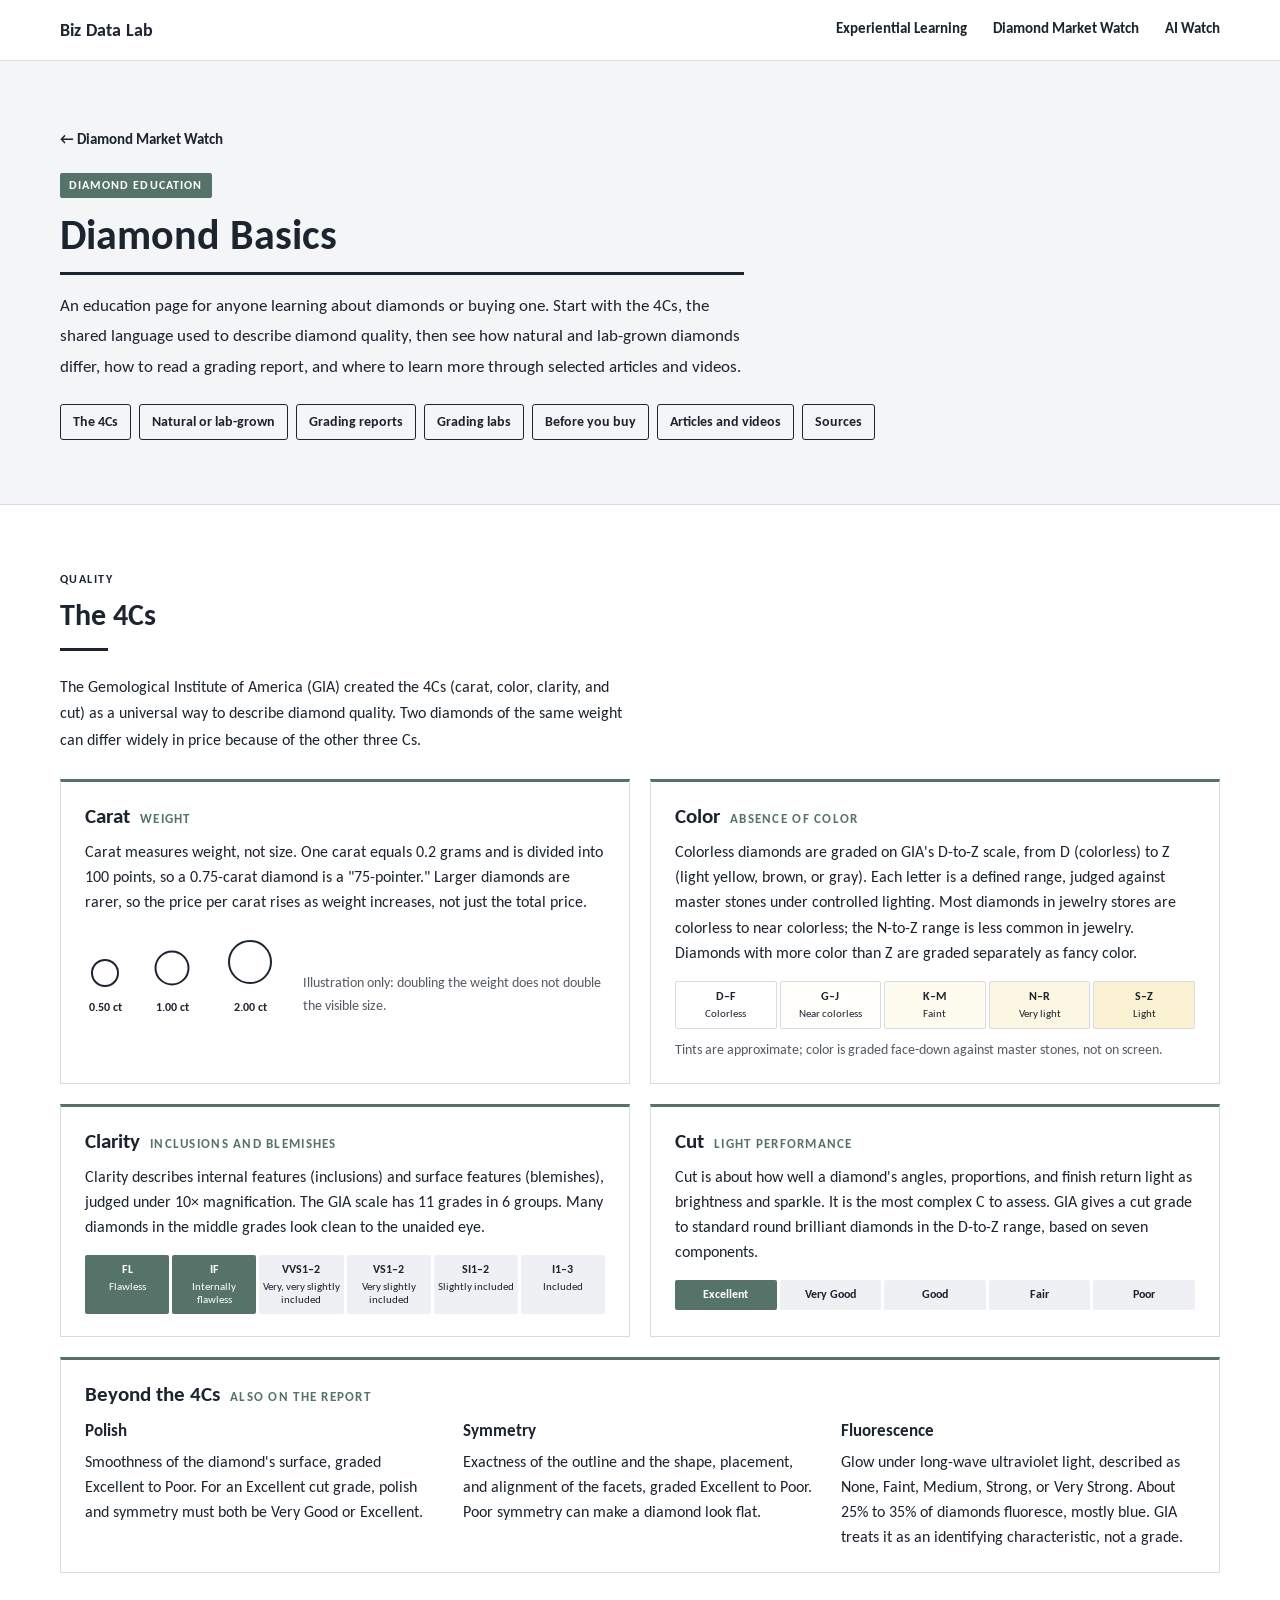
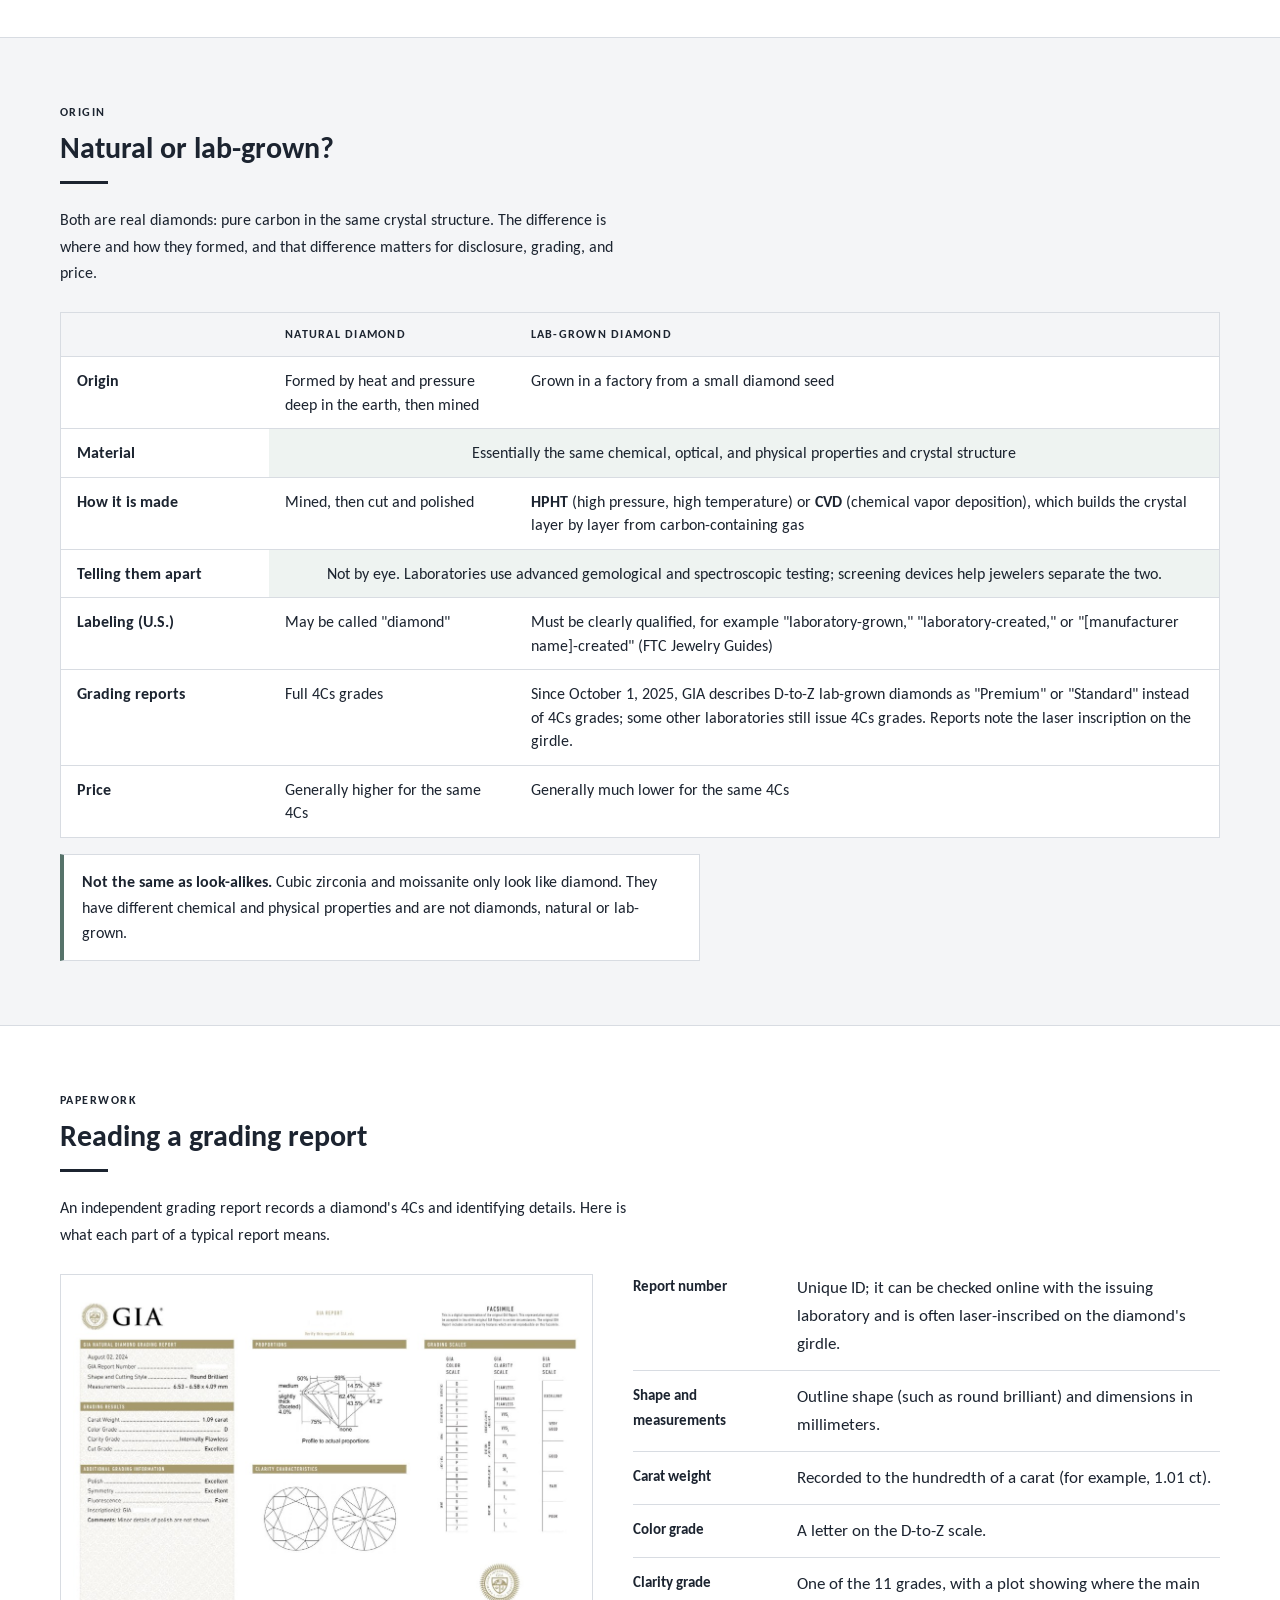
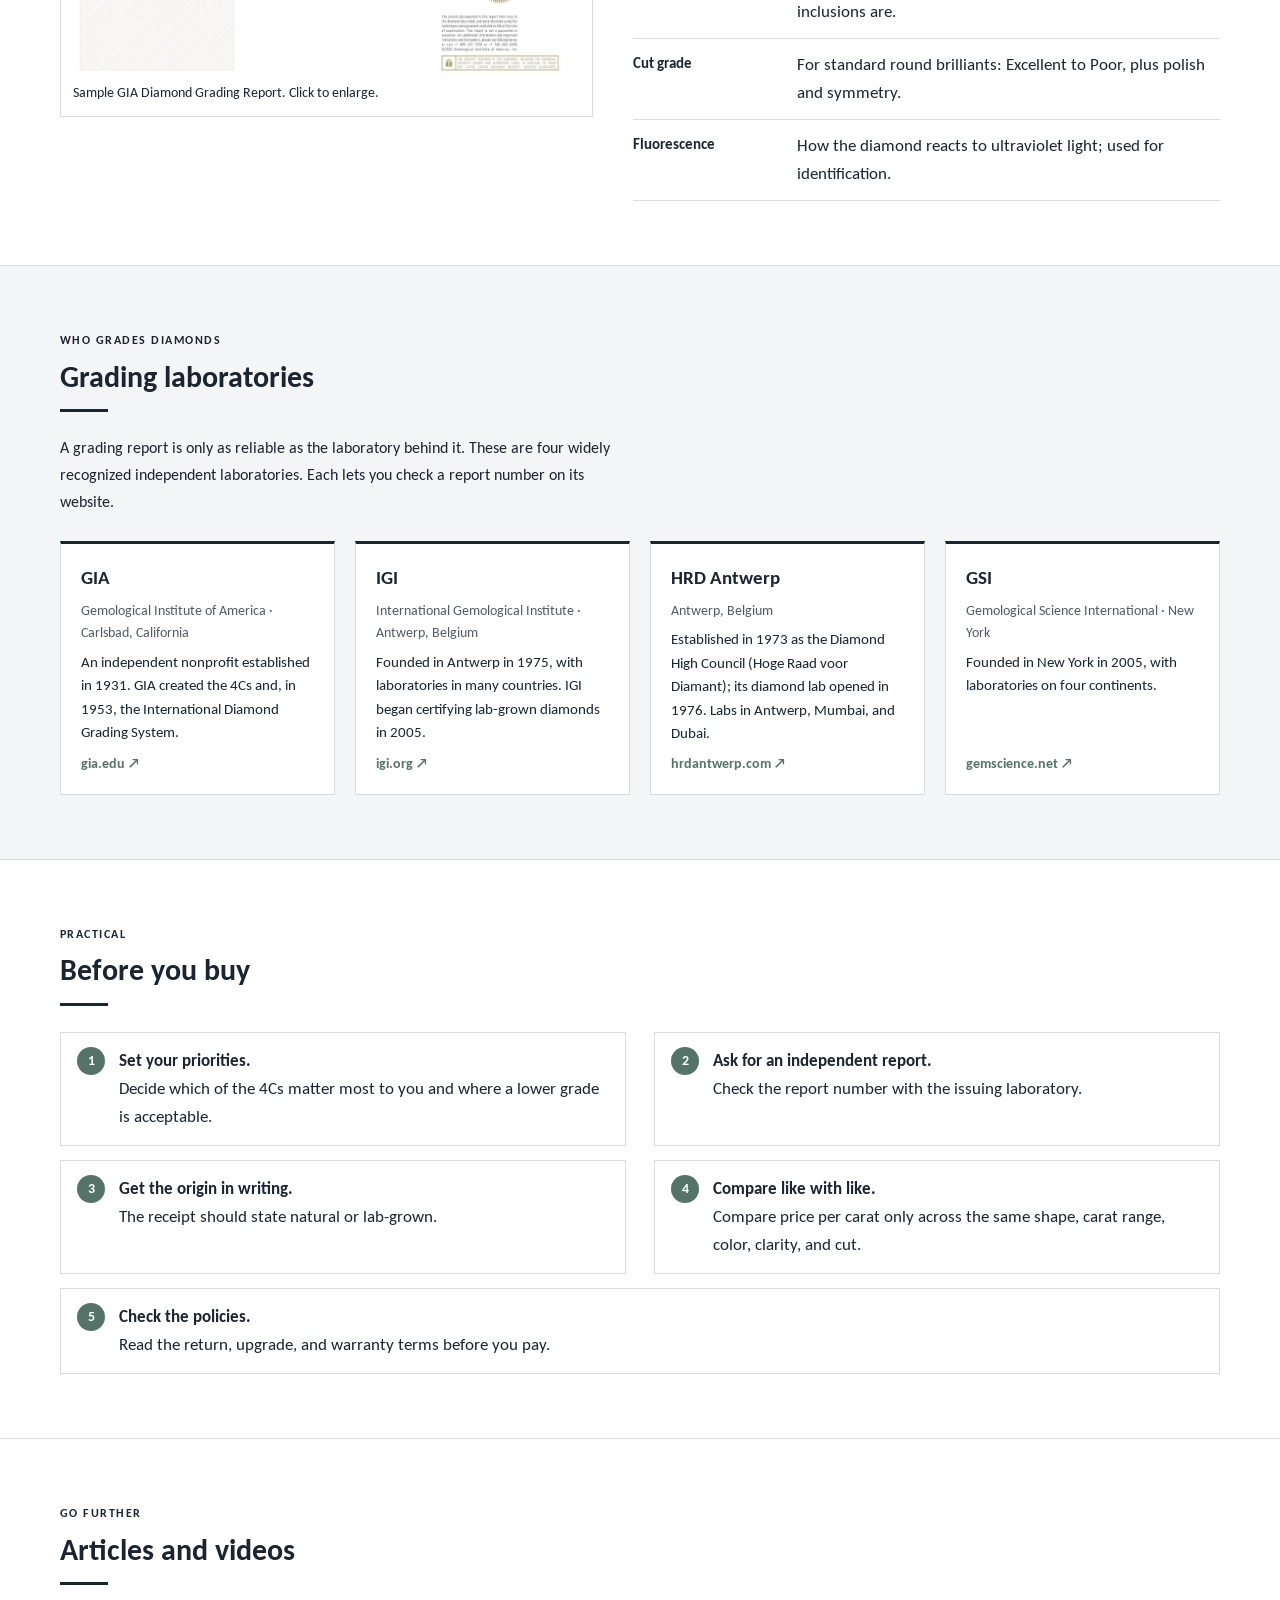
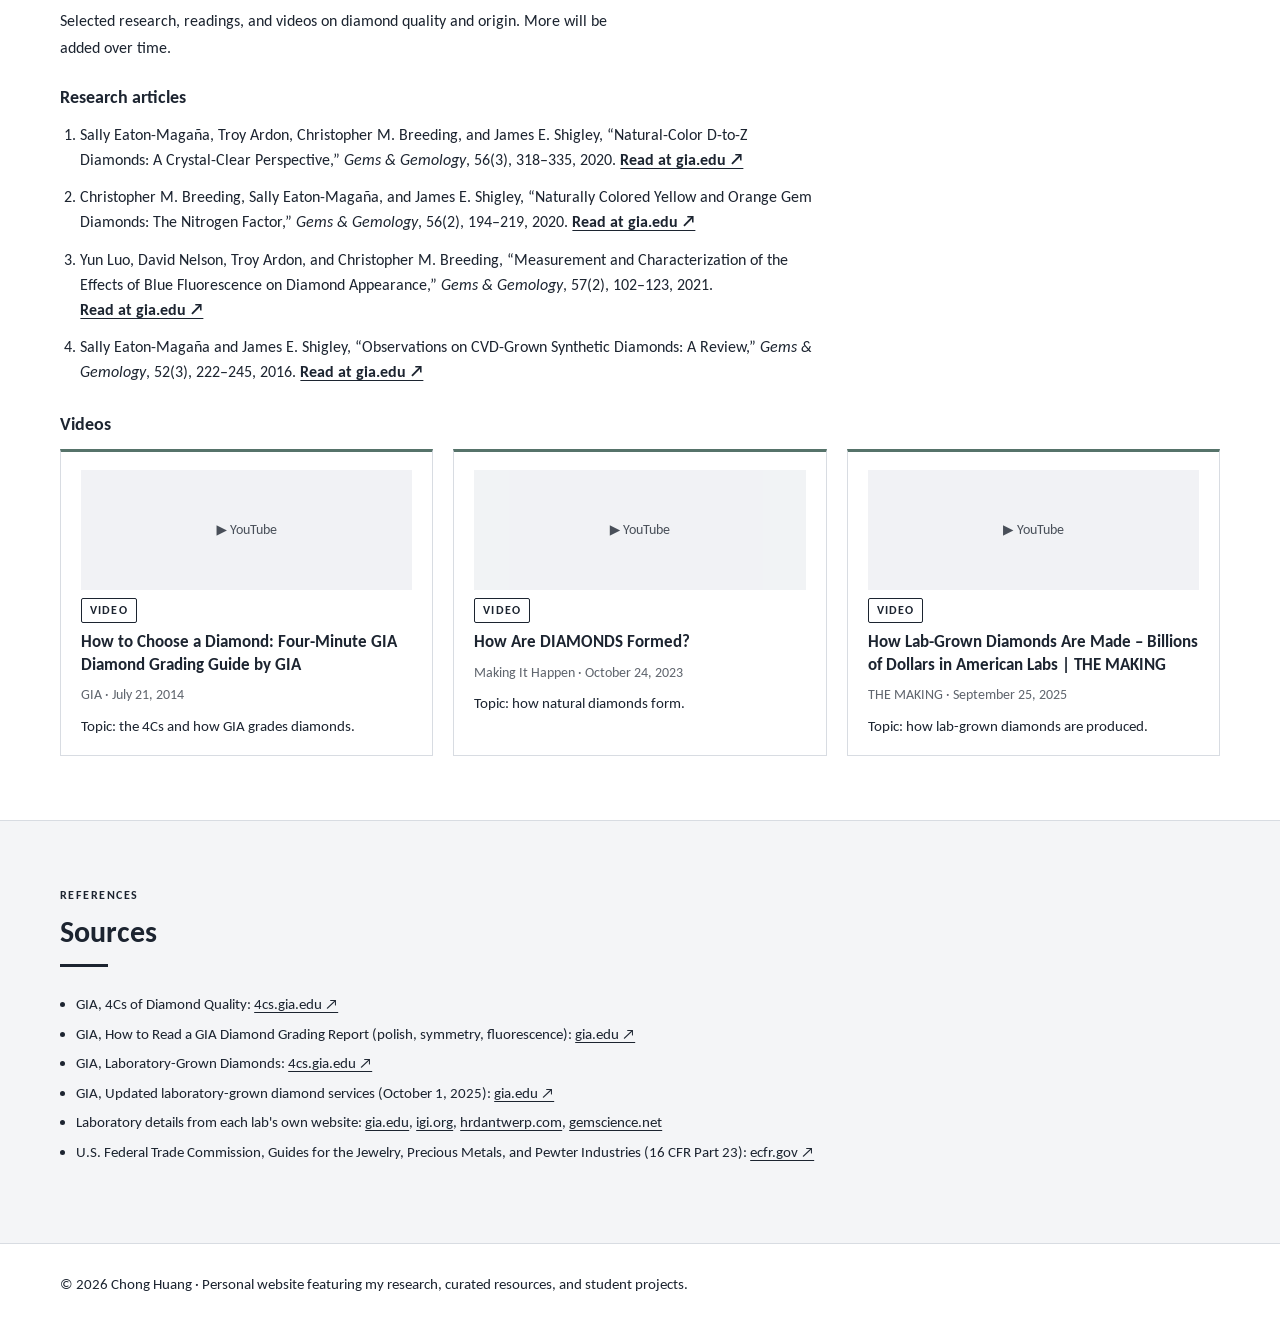
==== diamond-basics.html @ e12b27c6 "Add Diamond Basics education page and link from Diamond Market Watch Co-Authored-By: Claude Opus 5.5" ====
<!doctype html>
<html lang="en">
<head>
<meta charset="utf-8">
<meta name="viewport" content="width=device-width,initial-scale=1,viewport-fit=cover">
<title>Diamond Basics · Biz Data Lab</title>
<meta name="description" content="Diamond education: the 4Cs, polish, symmetry, and fluorescence; natural versus lab-grown diamonds; grading reports and laboratories; selected research and videos.">
<link rel="preconnect" href="https://fonts.googleapis.com">
<link rel="stylesheet" href="https://fonts.googleapis.com/css2?family=Carlito:wght@400;700&display=swap">
<link rel="stylesheet" href="assets/site.css?v=4407b339">
<script data-goatcounter="https://biz-datalab.goatcounter.com/count" async src="//gc.zgo.at/count.js"></script>
<style>
/* Diamond Basics page (static education page; not rebuilt by build.py) */
.db-head{max-width:76ch}
.db-head h1{font-size:clamp(2rem,4.2vw,2.6rem);margin-top:12px;padding-bottom:12px;border-bottom:3px solid var(--ink)}
.db-head .sum{font-size:1.08rem;line-height:1.75;margin-top:16px}
.toc{display:flex;flex-wrap:wrap;gap:8px;margin-top:22px}
.toc a{font-size:.9rem;font-weight:700;text-decoration:none;border:1px solid var(--ink);border-radius:3px;padding:5px 12px}
.toc a:hover{background:var(--ink);color:var(--bg)}
.sec-head{margin-bottom:26px}
.sec-head p{max-width:72ch;margin-top:14px}
.cs{display:grid;grid-template-columns:repeat(2,minmax(0,1fr));gap:20px}
.cs article{background:var(--bg);border:1px solid var(--line);border-top:3px solid #56736a;padding:22px 24px;display:flex;flex-direction:column;gap:10px}
.cs h3{font-size:1.3rem;display:flex;align-items:baseline;gap:10px}
.cs h3 small{font-size:.8rem;font-weight:700;letter-spacing:.1em;text-transform:uppercase;color:#56736a}
.cs p{font-size:.98rem;line-height:1.6}
.cs .beyond{grid-column:1 / -1}
.b3{display:grid;grid-template-columns:repeat(3,minmax(0,1fr));gap:24px}
.b3 b{display:block;margin-bottom:4px}
.scale{display:flex;gap:3px;margin-top:6px}
.scale div{flex:1;text-align:center;font-size:.72rem;font-weight:700;padding:8px 2px;border-radius:2px;line-height:1.2}
.scale div span{display:block;font-weight:400;font-size:.68rem;margin-top:3px}
.color-scale div{border:1px solid var(--line)}
.color-scale div:nth-child(1){background:#ffffff}
.color-scale div:nth-child(2){background:#fffefa}
.color-scale div:nth-child(3){background:#fefbef}
.color-scale div:nth-child(4){background:#fcf7e2}
.color-scale div:nth-child(5){background:#faf2d3}
.color-scale div{color:#1c2430}
.clar-scale div{background:var(--chip);color:var(--ink)}
.clar-scale div.top{background:#56736a;color:#fff}
.cut-scale div{background:var(--chip);color:var(--ink)}
.cut-scale div:first-child{background:#56736a;color:#fff}
.carat-row{display:flex;align-items:flex-end;gap:22px;margin-top:6px}
.carat-row figure{margin:0;text-align:center;font-size:.78rem;font-weight:700}
.carat-row svg{display:block;margin:0 auto 4px}
.note{font-size:.85rem;opacity:.75}
.cmp{width:100%;border-collapse:collapse;background:var(--bg);border:1px solid var(--line);font-size:.98rem}
.cmp th,.cmp td{text-align:left;vertical-align:top;padding:12px 16px;border-bottom:1px solid var(--line);line-height:1.5}
.cmp thead th{font-size:.78rem;letter-spacing:.1em;text-transform:uppercase;background:var(--band)}
.cmp tbody th{width:18%;font-weight:700}
.cmp td.same{text-align:center;background:#eef3f1}
.callnote{margin-top:16px;padding:14px 18px;border:1px solid var(--line);border-left:4px solid #56736a;background:var(--bg);max-width:80ch;font-size:.97rem}
.report{display:grid;grid-template-columns:minmax(0,1fr) minmax(0,1.1fr);gap:40px;align-items:start}
.report figure{margin:0;border:1px solid var(--line);background:#fff;padding:12px}
.report figure img{width:100%;display:block}
.report figcaption{font-size:.85rem;margin-top:8px}
.fields{list-style:none;margin:0;padding:0;display:flex;flex-direction:column;gap:12px}
.fields li{display:grid;grid-template-columns:150px minmax(0,1fr);gap:14px;padding-bottom:12px;border-bottom:1px solid var(--line)}
.fields b{font-size:.95rem}
.check{list-style:none;margin:0;padding:0;counter-reset:ck;display:grid;grid-template-columns:repeat(2,minmax(0,1fr));gap:14px 28px}
.check li{counter-increment:ck;display:grid;grid-template-columns:30px minmax(0,1fr);gap:12px;align-items:start;background:var(--bg);border:1px solid var(--line);padding:14px 16px}
.check li::before{content:counter(ck);width:28px;height:28px;border-radius:50%;background:#56736a;color:#fff;font-weight:700;font-size:.85rem;display:flex;align-items:center;justify-content:center}
.check b{display:block}
.check li:last-child:nth-child(odd){grid-column:1 / -1}
.links3{display:grid;grid-template-columns:repeat(3,minmax(0,1fr));gap:20px}
.links3 a{display:block;text-decoration:none;border:1px solid var(--line);border-top:3px solid var(--ink);padding:18px 20px;background:var(--bg)}
.links3 a b{display:block;font-size:1.05rem;margin-bottom:6px}
.links3 a span{font-size:.93rem;line-height:1.5}
.links3 a:hover b{text-decoration:underline}
.res{display:grid;grid-template-columns:repeat(3,minmax(0,1fr));gap:20px}
.res a{display:flex;flex-direction:column;gap:8px;text-decoration:none;border:1px solid var(--line);border-top:3px solid #56736a;padding:18px 20px;background:var(--bg)}
.res a .badge{align-self:flex-start}
.res a b{font-size:1.05rem;line-height:1.35}
.res a:hover b{text-decoration:underline}
.res .src2{font-size:.85rem;opacity:.7}
.res .cm{font-size:.93rem;line-height:1.5}
.res .tbc{color:#a14a2b;opacity:1;font-weight:700}
.res .thumbph{display:flex;align-items:center;justify-content:center;height:120px;background:var(--chip);font-size:.85rem;opacity:.8;order:-1}
.labs{display:grid;grid-template-columns:repeat(4,minmax(0,1fr));gap:20px}
.labs a{display:flex;flex-direction:column;gap:6px;text-decoration:none;background:var(--bg);border:1px solid var(--line);border-top:3px solid var(--ink);padding:18px 20px}
.labs b{font-size:1.2rem}
.labs i{font-style:normal;font-size:.85rem;opacity:.75}
.labs span{font-size:.95rem;line-height:1.55}
.labs u{margin-top:auto;font-weight:700;font-size:.9rem;text-decoration:none;color:#56736a}
.labs a:hover u{text-decoration:underline}
.sub{font-size:1.1rem;margin:4px 0 14px}
.papers{margin:0 0 30px;padding-left:1.3em;display:flex;flex-direction:column;gap:12px;max-width:95ch;font-size:.98rem;line-height:1.6}
.papers a{font-weight:700;white-space:nowrap}
.src{font-size:.92rem;line-height:1.6;padding-left:1.1em;display:flex;flex-direction:column;gap:6px}
@media (max-width:860px){.b3{grid-template-columns:minmax(0,1fr)}.labs{grid-template-columns:minmax(0,1fr)}.res{grid-template-columns:minmax(0,1fr)}.check li:last-child:nth-child(odd){grid-column:auto}.cs,.report,.check,.links3{grid-template-columns:minmax(0,1fr)}.fields li{grid-template-columns:minmax(0,1fr);gap:4px}.cmp tbody th{width:auto}}
@media (prefers-color-scheme: dark){:root:not([data-theme="light"]) .cmp td.same{background:var(--chip)}}
:root[data-theme="dark"] .cmp td.same{background:var(--chip)}
.report figure a{display:block}
</style>
</head>
<body>
<nav>
  <div class="wrap">
    <a class="brand" href="index.html">Biz Data Lab</a>
    <div class="links">
      <a href="index.html#teaching">Experiential Learning</a>
      <a href="index.html#market-watch">Diamond Market Watch</a>
      <a href="index.html#ai-watch">AI Watch</a>
    </div>
  </div>
</nav>
<main>

<section class="band tint"><div class="wrap">
  <a class="back" href="index.html#market-watch">← Diamond Market Watch</a>
  <div class="db-head">
    <span class="badge solid capstone">Diamond education</span>
    <h1>Diamond Basics</h1>
    <p class="sum">An education page for anyone learning about diamonds or buying one. Start with the 4Cs, the shared language used to describe diamond quality, then see how natural and lab-grown diamonds differ, how to read a grading report, and where to learn more through selected articles and videos.</p>
  </div>
  <div class="toc"><a href="#cs">The 4Cs</a><a href="#nl">Natural or lab-grown</a><a href="#report">Grading reports</a><a href="#labs">Grading labs</a><a href="#buy">Before you buy</a><a href="#more">Articles and videos</a><a href="#src">Sources</a></div>
</div></section>

<section class="band" id="cs"><div class="wrap">
  <div class="sec-head"><span class="label">Quality</span><h2>The 4Cs</h2>
    <p>The Gemological Institute of America (GIA) created the 4Cs (carat, color, clarity, and cut) as a universal way to describe diamond quality. Two diamonds of the same weight can differ widely in price because of the other three Cs.</p></div>
  <div class="cs">
    <article>
      <h3>Carat <small>Weight</small></h3>
      <p>Carat measures weight, not size. One carat equals 0.2 grams and is divided into 100 points, so a 0.75-carat diamond is a "75-pointer." Larger diamonds are rarer, so the price per carat rises as weight increases, not just the total price.</p>
      <div class="carat-row">
        <figure><svg width="40" height="40"><circle cx="20" cy="20" r="13" fill="none" stroke="currentColor" stroke-width="2"/></svg>0.50 ct</figure>
        <figure><svg width="50" height="50"><circle cx="25" cy="25" r="16.5" fill="none" stroke="currentColor" stroke-width="2"/></svg>1.00 ct</figure>
        <figure><svg width="62" height="62"><circle cx="31" cy="31" r="21" fill="none" stroke="currentColor" stroke-width="2"/></svg>2.00 ct</figure>
        <span class="note">Illustration only: doubling the weight does not double the visible size.</span>
      </div>
    </article>
    <article>
      <h3>Color <small>Absence of color</small></h3>
      <p>Colorless diamonds are graded on GIA's D-to-Z scale, from D (colorless) to Z (light yellow, brown, or gray). Each letter is a defined range, judged against master stones under controlled lighting. Most diamonds in jewelry stores are colorless to near colorless; the N-to-Z range is less common in jewelry. Diamonds with more color than Z are graded separately as fancy color.</p>
      <div class="scale color-scale">
        <div>D–F<span>Colorless</span></div><div>G–J<span>Near colorless</span></div><div>K–M<span>Faint</span></div><div>N–R<span>Very light</span></div><div>S–Z<span>Light</span></div>
      </div>
      <span class="note">Tints are approximate; color is graded face-down against master stones, not on screen.</span>
    </article>
    <article>
      <h3>Clarity <small>Inclusions and blemishes</small></h3>
      <p>Clarity describes internal features (inclusions) and surface features (blemishes), judged under 10× magnification. The GIA scale has 11 grades in 6 groups. Many diamonds in the middle grades look clean to the unaided eye.</p>
      <div class="scale clar-scale">
        <div class="top">FL<span>Flawless</span></div><div class="top">IF<span>Internally flawless</span></div><div>VVS1–2<span>Very, very slightly included</span></div><div>VS1–2<span>Very slightly included</span></div><div>SI1–2<span>Slightly included</span></div><div>I1–3<span>Included</span></div>
      </div>
    </article>
    <article>
      <h3>Cut <small>Light performance</small></h3>
      <p>Cut is about how well a diamond's angles, proportions, and finish return light as brightness and sparkle. It is the most complex C to assess. GIA gives a cut grade to standard round brilliant diamonds in the D-to-Z range, based on seven components.</p>
      <div class="scale cut-scale">
        <div>Excellent</div><div>Very Good</div><div>Good</div><div>Fair</div><div>Poor</div>
      </div>
    </article>
    <article class="beyond">
      <h3>Beyond the 4Cs <small>Also on the report</small></h3>
      <div class="b3">
        <div><b>Polish</b><p>Smoothness of the diamond's surface, graded Excellent to Poor. For an Excellent cut grade, polish and symmetry must both be Very Good or Excellent.</p></div>
        <div><b>Symmetry</b><p>Exactness of the outline and the shape, placement, and alignment of the facets, graded Excellent to Poor. Poor symmetry can make a diamond look flat.</p></div>
        <div><b>Fluorescence</b><p>Glow under long-wave ultraviolet light, described as None, Faint, Medium, Strong, or Very Strong. About 25% to 35% of diamonds fluoresce, mostly blue. GIA treats it as an identifying characteristic, not a grade.</p></div>
      </div>
    </article>
  </div>
</div></section>

<section class="band tint" id="nl"><div class="wrap">
  <div class="sec-head"><span class="label">Origin</span><h2>Natural or lab-grown?</h2>
    <p>Both are real diamonds: pure carbon in the same crystal structure. The difference is where and how they formed, and that difference matters for disclosure, grading, and price.</p></div>
  <table class="cmp">
    <thead><tr><th scope="col"></th><th scope="col">Natural diamond</th><th scope="col">Lab-grown diamond</th></tr></thead>
    <tbody>
      <tr><th scope="row">Origin</th><td>Formed by heat and pressure deep in the earth, then mined</td><td>Grown in a factory from a small diamond seed</td></tr>
      <tr><th scope="row">Material</th><td colspan="2" class="same">Essentially the same chemical, optical, and physical properties and crystal structure</td></tr>
      <tr><th scope="row">How it is made</th><td>Mined, then cut and polished</td><td><b>HPHT</b> (high pressure, high temperature) or <b>CVD</b> (chemical vapor deposition), which builds the crystal layer by layer from carbon-containing gas</td></tr>
      <tr><th scope="row">Telling them apart</th><td colspan="2" class="same">Not by eye. Laboratories use advanced gemological and spectroscopic testing; screening devices help jewelers separate the two.</td></tr>
      <tr><th scope="row">Labeling (U.S.)</th><td>May be called "diamond"</td><td>Must be clearly qualified, for example "laboratory-grown," "laboratory-created," or "[manufacturer name]-created" (FTC Jewelry Guides)</td></tr>
      <tr><th scope="row">Grading reports</th><td>Full 4Cs grades</td><td>Since October 1, 2025, GIA describes D-to-Z lab-grown diamonds as "Premium" or "Standard" instead of 4Cs grades; some other laboratories still issue 4Cs grades. Reports note the laser inscription on the girdle.</td></tr>
      <tr><th scope="row">Price</th><td>Generally higher for the same 4Cs</td><td>Generally much lower for the same 4Cs</td></tr>
    </tbody>
  </table>
  <div class="callnote"><b>Not the same as look-alikes.</b> Cubic zirconia and moissanite only look like diamond. They have different chemical and physical properties and are not diamonds, natural or lab-grown.</div>
</div></section>

<section class="band" id="report"><div class="wrap">
  <div class="sec-head"><span class="label">Paperwork</span><h2>Reading a grading report</h2>
    <p>An independent grading report records a diamond's 4Cs and identifying details. Here is what each part of a typical report means.</p></div>
  <div class="report">
    <figure><a href="projects/diamond-pricing/gia-sample-report.jpg" target="_blank" rel="noopener" title="Click to enlarge"><img src="projects/diamond-pricing/gia-sample-report.jpg" alt="Sample GIA Diamond Grading Report" loading="lazy"></a><figcaption>Sample GIA Diamond Grading Report. Click to enlarge.</figcaption></figure>
    <ul class="fields">
      <li><b>Report number</b><span>Unique ID; it can be checked online with the issuing laboratory and is often laser-inscribed on the diamond's girdle.</span></li>
      <li><b>Shape and measurements</b><span>Outline shape (such as round brilliant) and dimensions in millimeters.</span></li>
      <li><b>Carat weight</b><span>Recorded to the hundredth of a carat (for example, 1.01 ct).</span></li>
      <li><b>Color grade</b><span>A letter on the D-to-Z scale.</span></li>
      <li><b>Clarity grade</b><span>One of the 11 grades, with a plot showing where the main inclusions are.</span></li>
      <li><b>Cut grade</b><span>For standard round brilliants: Excellent to Poor, plus polish and symmetry.</span></li>
      <li><b>Fluorescence</b><span>How the diamond reacts to ultraviolet light; used for identification.</span></li>
    </ul>
  </div>
</div></section>

<section class="band tint" id="labs"><div class="wrap">
  <div class="sec-head"><span class="label">Who grades diamonds</span><h2>Grading laboratories</h2>
    <p>A grading report is only as reliable as the laboratory behind it. These are four widely recognized independent laboratories. Each lets you check a report number on its website.</p></div>
  <div class="labs">
    <a href="https://www.gia.edu/" target="_blank" rel="noopener"><b>GIA</b><i>Gemological Institute of America · Carlsbad, California</i><span>An independent nonprofit established in 1931. GIA created the 4Cs and, in 1953, the International Diamond Grading System.</span><u>gia.edu ↗</u></a>
    <a href="https://www.igi.org/" target="_blank" rel="noopener"><b>IGI</b><i>International Gemological Institute · Antwerp, Belgium</i><span>Founded in Antwerp in 1975, with laboratories in many countries. IGI began certifying lab-grown diamonds in 2005.</span><u>igi.org ↗</u></a>
    <a href="https://hrdantwerp.com/" target="_blank" rel="noopener"><b>HRD Antwerp</b><i>Antwerp, Belgium</i><span>Established in 1973 as the Diamond High Council (Hoge Raad voor Diamant); its diamond lab opened in 1976. Labs in Antwerp, Mumbai, and Dubai.</span><u>hrdantwerp.com ↗</u></a>
    <a href="https://www.gemscience.net/" target="_blank" rel="noopener"><b>GSI</b><i>Gemological Science International · New York</i><span>Founded in New York in 2005, with laboratories on four continents.</span><u>gemscience.net ↗</u></a>
  </div>
</div></section>

<section class="band" id="buy"><div class="wrap">
  <div class="sec-head"><span class="label">Practical</span><h2>Before you buy</h2></div>
  <ol class="check">
    <li><span><b>Set your priorities.</b>Decide which of the 4Cs matter most to you and where a lower grade is acceptable.</span></li>
    <li><span><b>Ask for an independent report.</b>Check the report number with the issuing laboratory.</span></li>
    <li><span><b>Get the origin in writing.</b>The receipt should state natural or lab-grown.</span></li>
    <li><span><b>Compare like with like.</b>Compare price per carat only across the same shape, carat range, color, clarity, and cut.</span></li>
    <li><span><b>Check the policies.</b>Read the return, upgrade, and warranty terms before you pay.</span></li>
  </ol>
</div></section>

<section class="band" id="more"><div class="wrap">
  <div class="sec-head"><span class="label">Go further</span><h2>Articles and videos</h2>
    <p>Selected research, readings, and videos on diamond quality and origin. More will be added over time.</p></div>
  <h3 class="sub">Research articles</h3>
  <ol class="papers">
    <li>Sally Eaton-Magaña, Troy Ardon, Christopher M. Breeding, and James E. Shigley, “Natural-Color D-to-Z Diamonds: A Crystal-Clear Perspective,” <i>Gems &amp; Gemology</i>, 56(3), 318–335, 2020. <a href="https://hongkong.gia.edu/dam/jcr:042dcfda-9053-4aec-874a-5294d99b6f3c/Fall-2020-natural-color-d-to-z-diamonds-crystal-clear.pdf" target="_blank" rel="noopener">Read at gia.edu ↗</a></li>
    <li>Christopher M. Breeding, Sally Eaton-Magaña, and James E. Shigley, “Naturally Colored Yellow and Orange Gem Diamonds: The Nitrogen Factor,” <i>Gems &amp; Gemology</i>, 56(2), 194–219, 2020. <a href="https://hongkong.gia.edu/dam/jcr:84a84222-1061-4447-8e45-c649e2113c86/SU20-naturally-colored-yellow-orange-diamonds-v2.pdf" target="_blank" rel="noopener">Read at gia.edu ↗</a></li>
    <li>Yun Luo, David Nelson, Troy Ardon, and Christopher M. Breeding, “Measurement and Characterization of the Effects of Blue Fluorescence on Diamond Appearance,” <i>Gems &amp; Gemology</i>, 57(2), 102–123, 2021. <a href="https://cms.gia.edu/dam/jcr:bfb2ab91-6df7-4241-9b28-d475faa2b395/SU21_Luo.pdf" target="_blank" rel="noopener">Read at gia.edu ↗</a></li>
    <li>Sally Eaton-Magaña and James E. Shigley, “Observations on CVD-Grown Synthetic Diamonds: A Review,” <i>Gems &amp; Gemology</i>, 52(3), 222–245, 2016. <a href="https://www.gia.edu/dam/migrated-assets/docs/doc1/GG-FA16-Magana.pdf" target="_blank" rel="noopener">Read at gia.edu ↗</a></li>
  </ol>
  <h3 class="sub">Videos</h3>
  <div class="res">
    <a href="https://www.youtube.com/watch?v=tXdPlZPI9qM" target="_blank" rel="noopener"><span class="thumbph">▶ YouTube</span><span class="badge">Video</span><b>How to Choose a Diamond: Four-Minute GIA Diamond Grading Guide by GIA</b><span class="src2">GIA · July 21, 2014</span><span class="cm">Topic: the 4Cs and how GIA grades diamonds.</span></a>
    <a href="https://www.youtube.com/watch?v=1hvjuOKKX_I" target="_blank" rel="noopener"><span class="thumbph">▶ YouTube</span><span class="badge">Video</span><b>How Are DIAMONDS Formed?</b><span class="src2">Making It Happen · October 24, 2023</span><span class="cm">Topic: how natural diamonds form.</span></a>
    <a href="https://www.youtube.com/watch?v=D9pVtHDxeFU" target="_blank" rel="noopener"><span class="thumbph">▶ YouTube</span><span class="badge">Video</span><b>How Lab-Grown Diamonds Are Made – Billions of Dollars in American Labs | THE MAKING</b><span class="src2">THE MAKING · September 25, 2025</span><span class="cm">Topic: how lab-grown diamonds are produced.</span></a>
  </div>
  
</div></section>

<section class="band tint" id="src"><div class="wrap">
  <div class="sec-head"><span class="label">References</span><h2>Sources</h2></div>
  <ul class="src">
    <li>GIA, 4Cs of Diamond Quality: <a href="https://4cs.gia.edu/en-us/diamond-color/" target="_blank" rel="noopener">4cs.gia.edu ↗</a></li>
    <li>GIA, How to Read a GIA Diamond Grading Report (polish, symmetry, fluorescence): <a href="https://www.gia.edu/dam/jcr:2fb6ec66-085c-4106-9b7f-11ffc27b0438/8.5x11%20How%20to%20Read%20a%20Diamond%20Grading%20Report%202026.pdf" target="_blank" rel="noopener">gia.edu ↗</a></li>
    <li>GIA, Laboratory-Grown Diamonds: <a href="https://4cs.gia.edu/en-us/laboratory-grown-diamond/" target="_blank" rel="noopener">4cs.gia.edu ↗</a></li>
    <li>GIA, Updated laboratory-grown diamond services (October 1, 2025): <a href="https://www.gia.edu/gia-news-press/updated-laboratory-grown-diamond-services-to-launch-october-1" target="_blank" rel="noopener">gia.edu ↗</a></li>
    <li>Laboratory details from each lab's own website: <a href="https://www.gia.edu/gia-about" target="_blank" rel="noopener">gia.edu</a>, <a href="https://www.igi.org/about/timeline/" target="_blank" rel="noopener">igi.org</a>, <a href="https://hrdantwerp.com/about/" target="_blank" rel="noopener">hrdantwerp.com</a>, <a href="https://www.gemscience.net/about-us/" target="_blank" rel="noopener">gemscience.net</a></li>
    <li>U.S. Federal Trade Commission, Guides for the Jewelry, Precious Metals, and Pewter Industries (16 CFR Part 23): <a href="https://www.ecfr.gov/current/title-16/chapter-I/subchapter-B/part-23" target="_blank" rel="noopener">ecfr.gov ↗</a></li>
  </ul>
</div></section>
</main>

<footer><div class="wrap" id="foot">© Chong Huang · Personal website featuring my research, curated resources, and student projects.</div></footer>
<script>document.getElementById("foot").textContent="© "+new Date().getFullYear()+" Chong Huang · Personal website featuring my research, curated resources, and student projects.";</script>
</body>
</html>
---- assets/site.css ----
/* Layout: full-width bands (About, Market Watch tinted; Teaching, AI white), content in a 1040px column.
   One text color throughout; hierarchy comes from size, weight, and rules only. */
:root{
  --bg:#ffffff; --band:#f4f5f7; --ink:#1c2430; --line:#d8dce2; --chip:#eef0f3;
  --font:Calibri, Carlito, "Segoe UI", system-ui, sans-serif;
  color-scheme:light;
  padding-top:env(safe-area-inset-top,0px);padding-bottom:env(safe-area-inset-bottom,0px);
}
@media (prefers-color-scheme: dark){:root:not([data-theme="light"]){--bg:#11161d;--band:#171e27;--ink:#e6e9ee;--line:#2c3542;--chip:#202936;color-scheme:dark}}
:root[data-theme="dark"]{--bg:#11161d;--band:#171e27;--ink:#e6e9ee;--line:#2c3542;--chip:#202936;color-scheme:dark}

*{box-sizing:border-box}
[hidden]{display:none!important}
html{scroll-behavior:smooth;scroll-padding-top:72px}
body{margin:0;background:var(--bg);color:var(--ink);font:17px/1.65 var(--font)}
body::before{content:"";position:fixed;inset:0 0 auto;height:env(safe-area-inset-top,0px);z-index:10;background:var(--bg)}
a{color:var(--ink);text-decoration:underline;text-underline-offset:3px;text-decoration-thickness:1px}
a:hover{text-decoration-thickness:2px}
a:focus-visible,button:focus-visible,select:focus-visible,summary:focus-visible{outline:2px solid var(--ink);outline-offset:3px}
h1,h2,h3,p{margin:0}
h1,h2,h3{line-height:1.2;text-wrap:balance}
.wrap{max-width:1200px;margin:0 auto;padding-left:max(20px,env(safe-area-inset-left,0px));padding-right:max(20px,env(safe-area-inset-right,0px))}
.label{font-size:.78rem;font-weight:700;letter-spacing:.12em;text-transform:uppercase}

/* header */
nav{position:sticky;top:env(safe-area-inset-top,0px);z-index:5;background:var(--bg);border-bottom:1px solid var(--line)}
nav .wrap{display:flex;align-items:center;justify-content:space-between;gap:10px 28px;min-height:60px;flex-wrap:wrap;padding-block:10px}
.brand{font-size:1.15rem;font-weight:700;text-decoration:none;letter-spacing:.01em}
.links{display:flex;gap:26px;flex-wrap:wrap}
.links a{text-decoration:none;font-size:.95rem;font-weight:700;padding-block:4px;border-bottom:2px solid transparent}
.links a:hover{border-bottom-color:var(--ink)}

/* bands */
.band{padding-block:64px;border-bottom:1px solid var(--line)}
.band.tint{background:var(--band)}
.sec-head{display:flex;flex-direction:column;gap:8px;margin-bottom:28px;max-width:70ch}
.sec-head h2{font-size:1.9rem}
.sec-head h2::after{content:"";display:block;width:48px;height:3px;background:var(--ink);margin-top:14px}
.sec-head p{font-size:1.02rem}

/* about */
.intro{display:grid;grid-template-columns:minmax(0,1fr) minmax(0,1.4fr);gap:24px 64px;align-items:start}
.intro-left,.intro-right{display:flex;flex-direction:column;gap:14px;min-width:0}
.intro h1{font-size:clamp(2.2rem,4.6vw,3rem);font-weight:700}
.intro h1.long{font-size:clamp(1.7rem,3.2vw,2.2rem);line-height:1.25;padding-bottom:16px;border-bottom:3px solid var(--ink)}
.intro .role{font-size:1.15rem;line-height:1.5;padding-top:14px;border-top:3px solid var(--ink);max-width:32ch}
.intro-right{padding-top:34px}
.intro-right p{font-size:1.06rem;line-height:1.75;max-width:64ch}
.areas{display:flex;flex-wrap:wrap;gap:8px}
.areas span{font-size:.85rem;border:1px solid var(--line);padding:3px 10px;border-radius:3px}

/* teaching */
.statement{font-size:1.06rem;line-height:1.7;max-width:70ch;margin-bottom:28px;text-align:justify;hyphens:auto}
.projects{list-style:none;margin:0;padding:0;display:grid;grid-template-columns:repeat(2,minmax(0,1fr));gap:20px}
.projects li{border:1px solid var(--line);border-top:3px solid var(--ink);background:var(--bg);padding:20px 22px;display:flex;flex-direction:column;gap:6px;min-width:0}
.projects small{font-size:.76rem;font-weight:700;letter-spacing:.1em;text-transform:uppercase}
.projects b{font-size:1.15rem;line-height:1.3}
.projects p{font-size:.98rem}
.projects a.pdf{margin-top:auto;padding-top:10px;font-weight:700;font-size:.95rem}

/* market watch */
.card{background:var(--bg);border:1px solid var(--line)}
.card-top{display:flex;justify-content:space-between;align-items:center;gap:10px 16px;flex-wrap:wrap;padding:14px 22px;border-bottom:1px solid var(--line)}
.card-top strong{font-size:1.02rem}
.card-top label{font-size:.95rem;display:flex;align-items:center;gap:8px}
.card-top select{font:inherit;color:var(--ink);background:var(--bg);border:1px solid var(--line);border-radius:3px;padding:4px 8px}
.tbl{overflow-x:auto}
table.price{border-collapse:collapse;width:100%;min-width:500px;font-variant-numeric:tabular-nums}
.price th,.price td{padding:16px 22px;text-align:left;border-bottom:1px solid var(--line);vertical-align:top}
.price thead th{font-size:.78rem;font-weight:700;letter-spacing:.1em;text-transform:uppercase;background:var(--band)}
.price tbody th{width:22%;font-size:1.05rem}
.price .m{font-size:1.6rem;font-weight:700;line-height:1.15}
.price .m small{font-size:.85rem;font-weight:400}
.price .ci{font-size:.9rem;margin-top:4px}
.chg{display:inline-block;font-size:.82rem;font-weight:700;margin-left:8px;padding:1px 6px;border:1px solid var(--line);border-radius:3px;vertical-align:4px}
.price .none{font-style:italic}
.summary{padding:16px 22px;display:flex;flex-direction:column;gap:6px;border-bottom:1px solid var(--line)}
.summary .ratio{font-weight:700}
.summary p{max-width:80ch}
details.method{padding:12px 22px;font-size:.92rem}
details.method summary{cursor:pointer;font-weight:700}
details.method p{margin-top:8px;max-width:90ch}
.dl{font-weight:700}

.news{margin-top:36px}
.news h3,.sub-h{font-size:1.3rem;margin-bottom:10px}
.list{list-style:none;margin:0;padding:0;border-top:1px solid var(--line)}
.list li{display:grid;grid-template-columns:120px minmax(0,1fr) auto;gap:4px 18px;padding:14px 0;border-bottom:1px solid var(--line);align-items:baseline}
.list time,.list .kind{font-size:.88rem;font-variant-numeric:tabular-nums}
.list a.t{font-weight:700;text-decoration:none}
.list a.t:hover{text-decoration:underline}
.list .src{font-size:.92rem}
.list .note{font-size:.96rem;margin-top:4px}
.tag{display:inline-block;font-size:.7rem;font-weight:700;letter-spacing:.08em;text-transform:uppercase;padding:1px 7px;border:1px solid var(--ink);border-radius:2px;margin-right:8px;vertical-align:2px}
.more{margin-top:12px}
.linkbtn{background:none;border:0;padding:0;font:inherit;font-weight:700;color:var(--ink);text-decoration:underline;text-underline-offset:3px;cursor:pointer}
.empty,.loading{padding:14px 0}

.fine{font-size:.78rem;margin-top:8px}
.jump{display:flex;flex-wrap:wrap;gap:10px;margin-top:10px}
.btn{display:inline-block;font-weight:700;font-size:.95rem;text-decoration:none;border:1.5px solid var(--ink);padding:8px 16px;border-radius:3px}
.btn:hover{background:var(--ink);color:var(--bg)}
.filters{display:flex;gap:8px;flex-wrap:wrap;margin-bottom:14px}
.filters button{font:700 .88rem var(--font);color:var(--ink);background:transparent;border:1px solid var(--line);border-radius:3px;padding:5px 12px;cursor:pointer}
.filters button.on{border-color:var(--ink);background:var(--ink);color:var(--bg)}
footer{padding-block:28px;font-size:.92rem}

@media (max-width:760px){
  .band{padding-block:44px}
  .intro{grid-template-columns:minmax(0,1fr)}
  .intro-right{padding-top:0}
  .projects{grid-template-columns:minmax(0,1fr)}
  .list li{grid-template-columns:minmax(0,1fr) auto}
  .list time,.list .kind{grid-column:1/-1}
  .links{gap:18px}
}
@media (prefers-reduced-motion:reduce){html{scroll-behavior:auto}}

/* ---------- experiential learning: overview ---------- */
.types{display:grid;grid-template-columns:repeat(3,minmax(0,1fr));gap:0;border:1px solid var(--line);margin-bottom:28px;background:var(--bg)}
.types div{padding:16px 20px;border-left:1px solid var(--line);display:flex;flex-direction:column;gap:4px;min-width:0}
.types div:first-child{border-left:0}
.types b{font-size:1.02rem}
.types p{font-size:.92rem}
.types small{font-size:.8rem;font-weight:700;letter-spacing:.06em;text-transform:uppercase;margin-top:4px}
.badge{display:inline-block;font-size:.72rem;font-weight:700;letter-spacing:.1em;text-transform:uppercase;border:1px solid var(--ink);padding:2px 8px;border-radius:2px}
.badge.solid{background:var(--ink);color:var(--bg)}
.proj-list{display:flex;flex-direction:column;gap:24px}
.pcard{display:grid;grid-template-columns:minmax(0,.8fr) minmax(0,1.6fr);border:1px solid var(--line);background:var(--bg);min-width:0}
.pcard-img{display:block;background:var(--band);min-height:260px;overflow:hidden}
.pcard-img img{width:100%;height:100%;object-fit:cover;display:block}
.pcard-body{padding:26px 30px;display:flex;flex-direction:column;gap:10px;min-width:0}
.pcard h3{font-size:1.5rem}
.pcard h3 a{text-decoration:none}
.pcard h3 a:hover{text-decoration:underline}
.meta{font-size:.92rem}
.mini-stats{display:grid;grid-template-columns:repeat(3,minmax(0,1fr));gap:0;border-top:1px solid var(--line);border-bottom:1px solid var(--line);margin-block:6px}
.mini-stats div{padding:10px 12px 10px 0;display:flex;flex-direction:column;min-width:0}
.mini-stats b{font-size:1.45rem;line-height:1.1;font-variant-numeric:tabular-nums}
.mini-stats span{font-size:.85rem}
.pcard .btn{align-self:flex-start;margin-top:4px}
@media (max-width:760px){
  .types{grid-template-columns:minmax(0,1fr)}
  .types div{border-left:0;border-top:1px solid var(--line)}
  .types div:first-child{border-top:0}
  .pcard{grid-template-columns:minmax(0,1fr)}
  .pcard-img{min-height:200px;max-height:260px}
  .pcard-body{padding:20px}
}

/* ---------- project story page ---------- */
.back{font-size:.95rem;font-weight:700;text-decoration:none;display:inline-block;margin-bottom:18px}
.back:hover{text-decoration:underline}
.phero{display:grid;grid-template-columns:minmax(0,1.6fr) minmax(0,1fr);gap:28px 56px;align-items:start}
.phero h1{font-size:clamp(2rem,4.2vw,2.8rem);margin-top:12px}
.phero .facts{display:flex;flex-wrap:wrap;gap:6px 22px;font-size:.95rem;margin-top:12px;padding-top:12px;border-top:3px solid var(--ink)}
.phero .facts span b{font-weight:700}
.phero p.sum{font-size:1.08rem;line-height:1.75;margin-top:16px;max-width:68ch}
.phero .jump{margin-top:18px}
.phero-img{border:1px solid var(--line);background:var(--bg)}
.phero-img img{width:100%;display:block;max-height:460px;object-fit:cover}
.stats{display:grid;grid-template-columns:repeat(4,minmax(0,1fr));border:1px solid var(--line);background:var(--bg)}
.stats div{padding:22px 22px;border-left:1px solid var(--line);border-top:1px solid var(--line);display:flex;flex-direction:column;gap:4px;min-width:0}
.stats div:nth-child(4n+1){border-left:0}
.stats div:nth-child(-n+4){border-top:0}
.stats b{font-size:2rem;line-height:1.05;font-variant-numeric:tabular-nums}
.stats span{font-size:.95rem}
.work{display:grid;grid-template-columns:repeat(2,minmax(0,1fr));gap:20px}
.work article{border:1px solid var(--line);border-top:3px solid var(--ink);background:var(--bg);display:flex;flex-direction:column;min-width:0}
.work article.wide{grid-column:1/-1}
.work .imgs{display:grid;grid-auto-flow:column;grid-auto-columns:minmax(0,1fr);gap:2px;background:var(--line)}
.work .imgs img{width:100%;height:260px;object-fit:cover;display:block}
.work .wb{padding:18px 22px;display:flex;flex-direction:column;gap:6px}
.work h3{font-size:1.15rem}
.work .wb a{font-weight:700;font-size:.95rem;margin-top:4px}
.carousel{border:1px solid var(--line);background:var(--bg)}
.car-view{overflow:hidden}
.car-track{display:flex;transition:transform .35s ease}
.car-slide{flex:0 0 100%;padding:34px 40px;min-width:0}
.car-slide h3{font-size:1.5rem;margin-bottom:18px}
.car-slide ul{margin:0;padding-left:1.1em;display:flex;flex-direction:column;gap:10px;max-width:80ch}
.pilot{display:grid;grid-template-columns:1fr 1.15fr;gap:32px;align-items:start}
.pilot ol{margin:14px 0 0;padding-left:1.3em;display:flex;flex-direction:column;gap:8px}
.pilot figure{margin:0}.pilot img{width:100%;display:block;border:1px solid var(--line)}
.pilot figcaption{font-size:.88rem;color:var(--muted,#555);margin-top:8px}
@media (max-width:760px){.pilot{grid-template-columns:1fr}}
.car-ctl{display:flex;align-items:center;justify-content:space-between;gap:12px;padding:12px 20px;border-top:1px solid var(--line)}
.car-ctl .arrows{display:flex;gap:8px}
.car-ctl button{font:700 .95rem var(--font);color:var(--ink);background:var(--bg);border:1.5px solid var(--ink);border-radius:3px;padding:6px 14px;cursor:pointer}
.car-ctl button:hover{background:var(--ink);color:var(--bg)}
.dots{display:flex;gap:8px;align-items:center;flex-wrap:wrap}
.dots button{border:1px solid var(--ink);background:transparent;padding:4px 10px;font-size:.82rem}
.dots button[aria-current="true"]{background:var(--ink);color:var(--bg)}
.timeline{display:grid;grid-template-columns:repeat(3,minmax(0,1fr));gap:0;position:relative}
.timeline div{padding:18px 20px 0 0;border-top:3px solid var(--ink);display:flex;flex-direction:column;gap:6px;min-width:0;position:relative}
.timeline div::before{content:"";position:absolute;top:-9px;left:0;width:14px;height:14px;border-radius:50%;background:var(--ink)}
.timeline .yr{font-size:.82rem;font-weight:700;letter-spacing:.08em;text-transform:uppercase}
.timeline .jobs{font-size:1.5rem;font-weight:700;margin-top:6px}
.quotes{display:grid;grid-template-columns:repeat(3,minmax(0,1fr));gap:28px}
.quotes figure{margin:0;display:flex;flex-direction:column;gap:12px;min-width:0}
.quotes blockquote{margin:0;font-size:1rem;line-height:1.65;border-left:3px solid var(--ink);padding-left:14px}
.quotes figcaption b{display:block}
.quotes figcaption{font-size:.92rem}
.checks{list-style:none;margin:0;padding:0;display:grid;grid-template-columns:repeat(2,minmax(0,1fr));gap:12px 32px}
.checks li{padding-left:28px;position:relative}
.checks li::before{content:"✓";position:absolute;left:0;top:0;font-weight:700}
.people{display:grid;grid-template-columns:repeat(2,minmax(0,1fr));gap:24px 56px}
.people h3{font-size:1.15rem;margin-bottom:8px}
.people ul{list-style:none;margin:0;padding:0;border-top:1px solid var(--line)}
.people li{padding:10px 0;border-bottom:1px solid var(--line);display:flex;justify-content:space-between;gap:16px;flex-wrap:wrap}
.people li span{font-size:.95rem}
.generic ul{margin:0;padding-left:1.1em;display:flex;flex-direction:column;gap:8px;max-width:80ch}
@media (max-width:860px){
  .phero{grid-template-columns:minmax(0,1fr)}
  .stats{grid-template-columns:repeat(2,minmax(0,1fr))}
  .stats div{border-left:1px solid var(--line)!important;border-top:1px solid var(--line)!important}
  .stats div:nth-child(2n+1){border-left:0!important}
  .stats div:nth-child(-n+2){border-top:0!important}
  .work{grid-template-columns:minmax(0,1fr)}
  .work .imgs img{height:200px}
  .car-slide{padding:24px 20px}
  .timeline,.quotes,.checks,.people{grid-template-columns:minmax(0,1fr)}
  .timeline div{padding-bottom:16px}
}
@media (prefers-reduced-motion:reduce){.car-track{transition:none}}

.learn{display:grid;grid-template-columns:repeat(auto-fit,minmax(min(100%,300px),1fr));gap:0;border:1px solid var(--line);background:var(--bg)}
.learn div{padding:20px 22px;border-right:1px solid var(--line);border-bottom:1px solid var(--line);display:flex;flex-direction:column;gap:6px;min-width:0}
.learn b{font-size:1.08rem}
.work article.media{display:grid;grid-template-columns:minmax(0,.9fr) minmax(0,1.4fr)}
.work article.media .imgs img{height:100%;min-height:320px;max-height:460px}
.work article.media .wb{justify-content:center;padding:26px 30px}
.work article.media h3{font-size:1.35rem}
.prose{display:flex;flex-direction:column;gap:12px;max-width:72ch}
.prose p{font-size:1.06rem;line-height:1.75}
.slide-intro{margin:-6px 0 22px;font-size:1.02rem}
/* brief layout (course projects): steps row + results gallery */
.brief-head{max-width:76ch}
.brief-head h1{font-size:clamp(2rem,4.2vw,2.6rem);margin-top:12px;padding-bottom:12px;border-bottom:3px solid var(--ink)}
.brief-head p.sum{font-size:1.08rem;line-height:1.75;margin-top:16px}
.steps{list-style:none;counter-reset:s;margin:28px 0 0;padding:0;display:grid;grid-template-columns:repeat(auto-fit,minmax(min(100%,180px),1fr));border:1px solid var(--line);background:var(--bg)}
.steps li{counter-increment:s;padding:16px 18px;border-right:1px solid var(--line);display:flex;flex-direction:column;gap:4px}
.steps li:last-child{border-right:0}
.steps li::before{content:counter(s);font-weight:700;font-size:1.3rem}
.steps b{font-size:1rem}.steps span{font-size:.92rem;line-height:1.5}
.gallery{display:grid;grid-template-columns:repeat(2,minmax(0,1fr));gap:20px}
.gallery figure{margin:0;border:1px solid var(--line);border-top:3px solid var(--ink);background:var(--bg);display:flex;flex-direction:column;min-width:0}
.gallery figure.wide{grid-column:1/-1}
.gallery .gimg{background:#ffffff;padding:14px;display:flex;gap:12px;justify-content:center;align-items:center;flex:1}
.gallery .gimg a{display:block;min-width:0}
.gallery .gimg img{display:block;max-width:100%;max-height:420px;height:auto;margin:0 auto}
.gallery figure.wide .gimg img{max-height:640px}
.gallery figcaption{padding:14px 18px;display:flex;flex-direction:column;gap:4px;border-top:1px solid var(--line)}
.gallery figcaption span{font-size:.95rem;line-height:1.55}
.gallery figcaption a{font-weight:700;font-size:.95rem;margin-top:4px}
@media (max-width:760px){.gallery{grid-template-columns:minmax(0,1fr)}.steps li{border-right:0;border-bottom:1px solid var(--line)}}
@media (max-width:860px){.work article.media{grid-template-columns:minmax(0,1fr)}.work article.media .imgs img{min-height:0;height:300px}}
.team-photo{margin:0 0 28px;border:1px solid var(--line);background:var(--bg)}
.team-photo img{width:100%;display:block;max-height:520px;object-fit:cover}
.team-photo figcaption{padding:10px 16px;font-size:.92rem;border-top:1px solid var(--line)}
/* never crop the main project image: show it whole on white */
.pcard-img{background:#ffffff;display:flex;align-items:center;justify-content:center}
.pcard-img img{object-fit:contain;padding:20px;max-height:420px}
.phero-img{background:#ffffff}
.phero-img img{object-fit:contain;max-height:460px;padding:20px}
.phero-img.photo{background:var(--bg)}
.phero-img.photo img{padding:0;object-fit:contain;max-height:none}
.learn.five{grid-template-columns:repeat(3,minmax(0,1fr));grid-auto-flow:row dense}
.learn.five .tall{grid-column:3;grid-row:1 / span 2;border-right:0;justify-content:center}
.learn.five div:not(.tall):nth-of-type(n){border-right:1px solid var(--line)}
@media (max-width:860px){.learn.five{grid-template-columns:minmax(0,1fr)}.learn.five .tall{grid-column:auto;grid-row:auto}}

/* Experiential Learning: compact project grid with type filters (scales to many projects) */
.types button{all:unset;box-sizing:border-box;padding:16px 20px;border-left:1px solid var(--line);display:flex;flex-direction:column;gap:4px;min-width:0;cursor:pointer;color:var(--ink)}
.types button:first-child{border-left:0}
.types button:hover:not([disabled]){background:var(--band)}
.types button[aria-pressed="true"]{box-shadow:inset 0 -3px 0 var(--ink);background:var(--band)}
.types button[disabled]{cursor:default}
.types button:focus-visible{outline:2px solid var(--ink);outline-offset:-2px}
.proj-list{display:grid;grid-template-columns:repeat(auto-fill,minmax(min(100%,300px),1fr));gap:20px}
.proj-list .pcard{display:flex;flex-direction:column}
.proj-list .pcard-img{min-height:0;height:190px;border-bottom:1px solid var(--line)}
.proj-list .pcard-img img{max-height:190px;padding:14px}
.proj-list .pcard-body{padding:16px 18px 18px;gap:8px;flex:1}
.proj-list .pcard h3{font-size:1.15rem}
.proj-list .pcard .meta{font-size:.88rem}
.pcard-sum{font-size:.95rem;line-height:1.55;display:-webkit-box;-webkit-line-clamp:3;-webkit-box-orient:vertical;overflow:hidden}
.pcard-more{margin-top:auto;font-weight:700;font-size:.95rem}
@media (max-width:760px){.types button{border-left:0;border-top:1px solid var(--line)}.types button:first-child{border-top:0}}

/* project badges by kind: funded = black, capstone = greenish grey, other student projects = grey */
.badge.solid.funded{background:#1c2430;border-color:#1c2430;color:#ffffff}
.badge.solid.capstone{background:#56736a;border-color:#56736a;color:#ffffff}
.badge.solid.student{background:#5d6773;border-color:#5d6773;color:#ffffff}
.callout{margin-top:0;padding:14px 18px;border:1px solid var(--line);border-left:4px solid var(--ink);background:var(--bg);display:flex;flex-direction:column;gap:4px;max-width:76ch}
.callout p{font-size:.95rem;line-height:1.55}
.callout a{font-weight:700;font-size:.95rem;margin-top:2px}
.callouts{display:grid;grid-template-columns:repeat(auto-fit,minmax(min(100%,420px),1fr));gap:14px;margin-top:18px}
.callouts .callout{max-width:none}
.callout.has-thumb{flex-direction:row;align-items:flex-start;gap:16px}
.callout .thumb{position:relative;flex:0 0 112px;height:84px;border:1px solid var(--line);background:#ffffff;display:block;overflow:hidden}
.callout .thumb img{width:100%;height:100%;object-fit:cover;display:block}
.callout .thumb span{position:absolute;right:4px;bottom:4px;background:var(--ink);color:var(--bg);font-size:.8rem;line-height:1;padding:4px 5px;border-radius:2px}
.callout .thumb:hover{outline:2px solid var(--ink)}
.callout > div{display:flex;flex-direction:column;gap:4px;min-width:0}
.brief-head p.who{margin-top:14px;font-size:.98rem}
.yr{font-size:.82rem;letter-spacing:.02em;margin-top:6px}
.proj-list .pcard .meta.yr{font-size:.8rem}
.cite{font-size:.88rem;margin-top:8px}
/* Market Watch header: text left, AI design showcase right */
.mw-top{display:grid;grid-template-columns:minmax(0,1.15fr) minmax(0,1fr);gap:36px;align-items:start;margin-bottom:28px}
.mw-top .sec-head{margin-bottom:0}
.aid{margin:0;border:1px solid var(--line);background:var(--bg);border-radius:6px;overflow:hidden;box-shadow:0 10px 30px rgba(20,25,35,.18)}
.aid-view{aspect-ratio:4/3;background:#1d2128;overflow:hidden}
.aid-view img{width:100%;height:100%;object-fit:cover;display:block;transition:opacity .18s ease}
.aid figcaption{padding:12px 14px;display:flex;flex-direction:column;gap:10px}
.aid figcaption p{font-size:.88rem;line-height:1.5}
.aid-tabs{display:grid;grid-template-columns:repeat(4,minmax(0,1fr));gap:6px}
@media (max-width:520px){.aid-tabs{grid-template-columns:repeat(2,minmax(0,1fr))}}
.aid-tabs button{font:600 .78rem var(--font);color:var(--ink);background:var(--bg);border:1px solid var(--line);border-radius:2px;padding:4px 8px;cursor:pointer}
.aid-tabs button[aria-pressed="true"]{background:var(--ink);color:var(--bg);border-color:var(--ink)}
@media (max-width:860px){.mw-top{grid-template-columns:minmax(0,1fr)}}
.aid-view{position:relative;cursor:zoom-in}
.aid-zoom{position:absolute;right:10px;bottom:10px;z-index:1;background:rgba(0,0,0,.55);color:#fff;font-size:.9rem;line-height:1;padding:6px 7px;border-radius:3px}
.lb{position:fixed;inset:0;z-index:50;background:rgba(10,12,16,.98);display:flex;align-items:center;justify-content:center;padding:56px 64px}
.lb[hidden]{display:none!important}
.lb img{max-width:100%;max-height:100%;object-fit:contain;box-shadow:0 12px 40px rgba(0,0,0,.5)}
.lb button{all:unset;position:absolute;color:#fff;cursor:pointer;font-size:2.4rem;line-height:1;padding:8px 14px}
.lb button:focus-visible{outline:2px solid #fff;outline-offset:2px}
.lb-x{top:10px;right:14px}.lb-p{left:10px;top:50%;transform:translateY(-50%)}.lb-n{right:10px;top:50%;transform:translateY(-50%)}
.lb-c{position:absolute;bottom:16px;left:0;right:0;text-align:center;color:#e6e9ee;font-size:.95rem}
@media (max-width:600px){.lb{padding:48px 8px}.lb-p,.lb-n{font-size:2rem}}
.rq{display:grid;grid-template-columns:minmax(0,1fr) minmax(0,1fr);gap:36px;align-items:start}
.rq .prose{max-width:none}
.rq figure{margin:0}.rq img{width:100%;display:block;border:1px solid var(--line)}
.rq figcaption{font-size:.9rem;line-height:1.5;margin-top:8px}
@media (max-width:860px){.rq{grid-template-columns:minmax(0,1fr)}}

/* Section with a logo panel beside the text (e.g., Acknowledgments) */
.generic.with-logo{display:grid;grid-template-columns:minmax(0,72ch) minmax(0,440px);gap:48px;align-items:center;justify-content:start}
.sec-logo{margin:0;display:grid;gap:18px 28px;align-items:center}
.sec-logo img{width:100%;height:auto;display:block}
.sec-logo.n3{grid-template-columns:150px minmax(0,1fr)}
.sec-logo.n3 img:first-child{grid-row:span 2}
@media (prefers-color-scheme: dark){:root:not([data-theme="light"]) .sec-logo{background:#ffffff;padding:16px;border-radius:6px}}
:root[data-theme="dark"] .sec-logo{background:#ffffff;padding:16px;border-radius:6px}
@media (max-width:760px){.generic.with-logo{grid-template-columns:minmax(0,1fr)}.sec-logo{max-width:360px}.sec-logo.n3{grid-template-columns:110px minmax(0,1fr)}}

/* Experiential Learning: statement with supporters panel beside it */
.statement-row{display:grid;grid-template-columns:minmax(0,1fr) minmax(0,1.15fr);gap:48px;align-items:start;margin-bottom:28px}
.statement-row .statement{margin-bottom:0;max-width:none}
.thanks{background:var(--band);border-left:3px solid #56736a;padding:20px 26px 14px}
.thanks .label{display:block;font-size:.78rem;font-weight:700;letter-spacing:.1em;text-transform:uppercase;color:#56736a;margin-bottom:6px}
.thanks ul{list-style:none;margin:0;padding:0;counter-reset:thx;display:grid;grid-template-columns:repeat(2,minmax(0,1fr));column-gap:28px;font-size:.93rem;line-height:1.4}
.thanks li{counter-increment:thx;display:grid;grid-template-columns:26px minmax(0,1fr);align-items:center;gap:10px;padding:9px 0;border-bottom:1px solid var(--line)}
.thanks li::before{content:counter(thx);width:24px;height:24px;border-radius:50%;background:#56736a;color:#ffffff;font-size:.75rem;font-weight:700;display:flex;align-items:center;justify-content:center}
.thanks li:nth-last-child(-n+2){border-bottom:0}
.thanks a{font-weight:700;color:var(--ink);text-decoration:none}
.thanks a:hover,.thanks a:focus-visible{text-decoration:underline;text-underline-offset:3px}
.thanks a::after{content:" \2197";font-weight:400;font-size:.8em;opacity:.55}
@media (max-width:860px){.statement-row{grid-template-columns:minmax(0,1fr);gap:24px}.thanks ul{grid-template-columns:minmax(0,1fr)}.thanks li:nth-last-child(2){border-bottom:1px solid var(--line)}}
@media (prefers-color-scheme: dark){:root:not([data-theme="light"]) .thanks .label{color:#8fb0a5}}
:root[data-theme="dark"] .thanks .label{color:#8fb0a5}
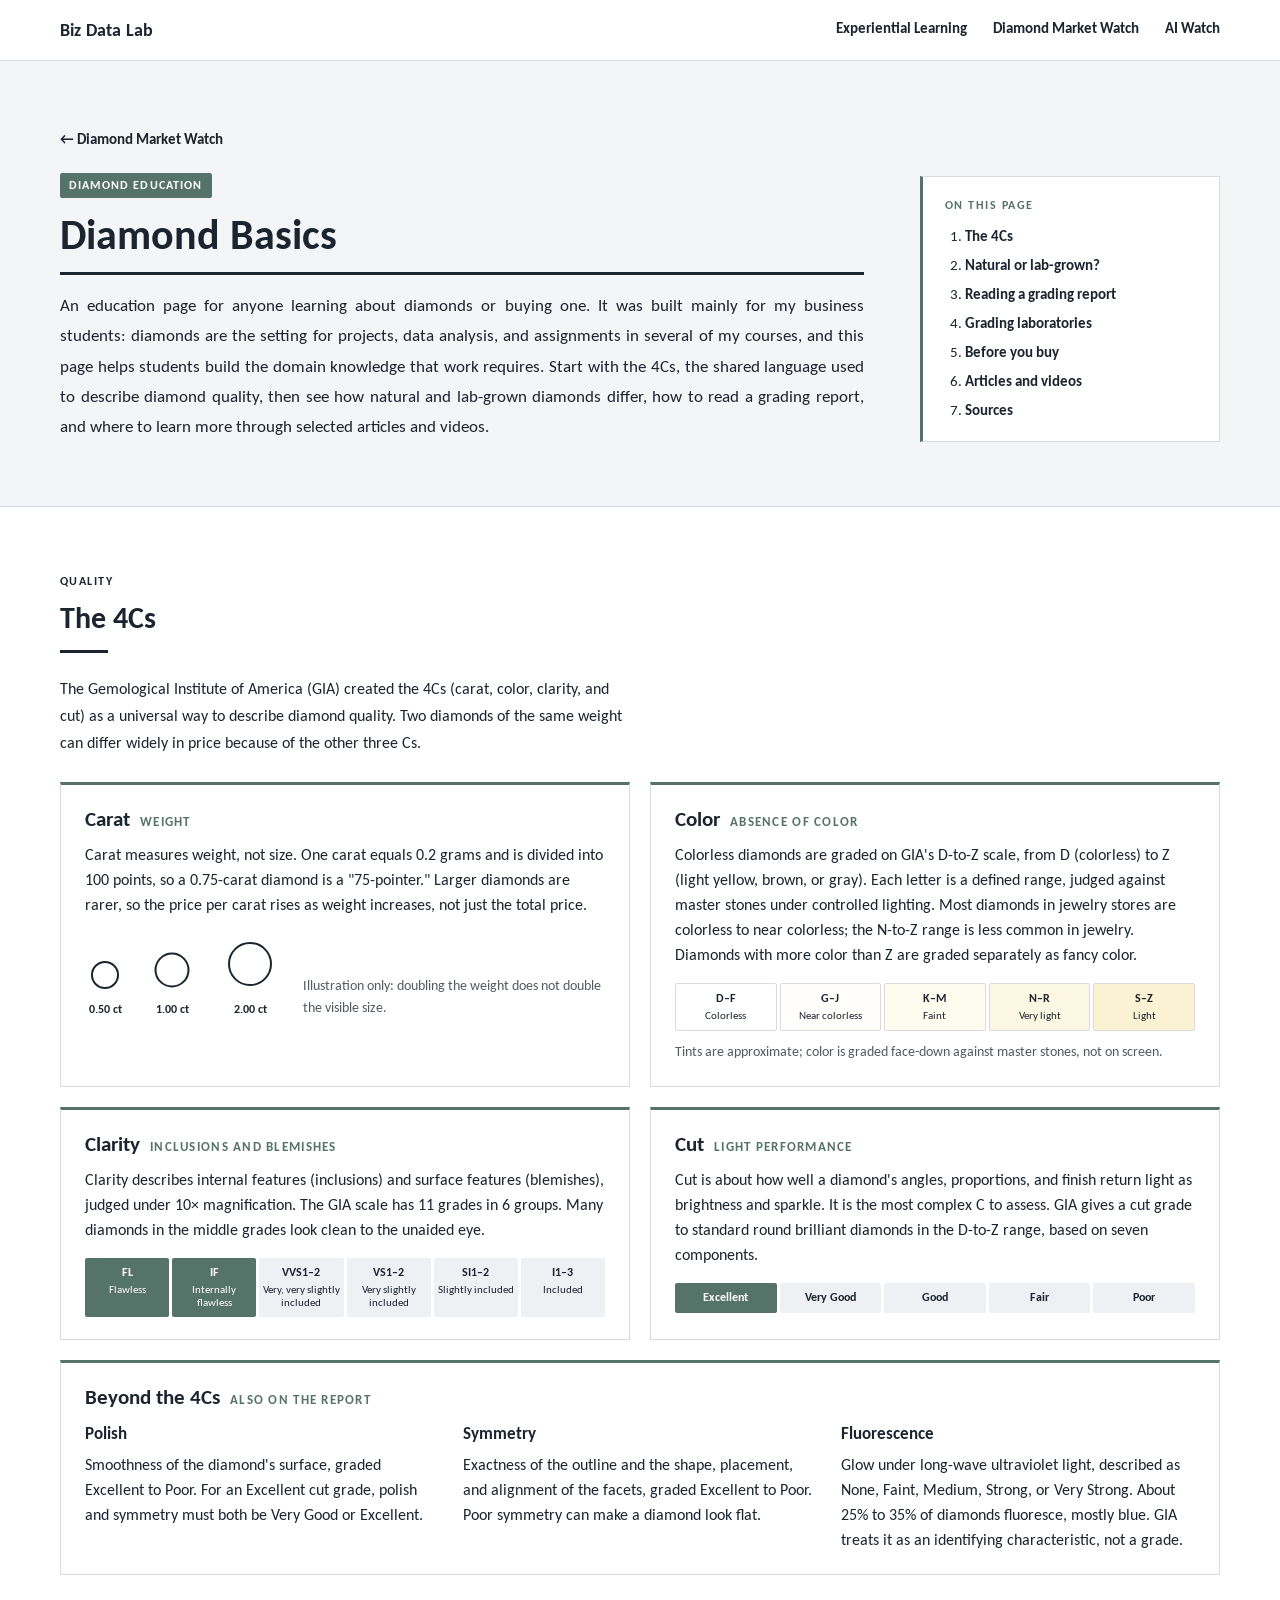
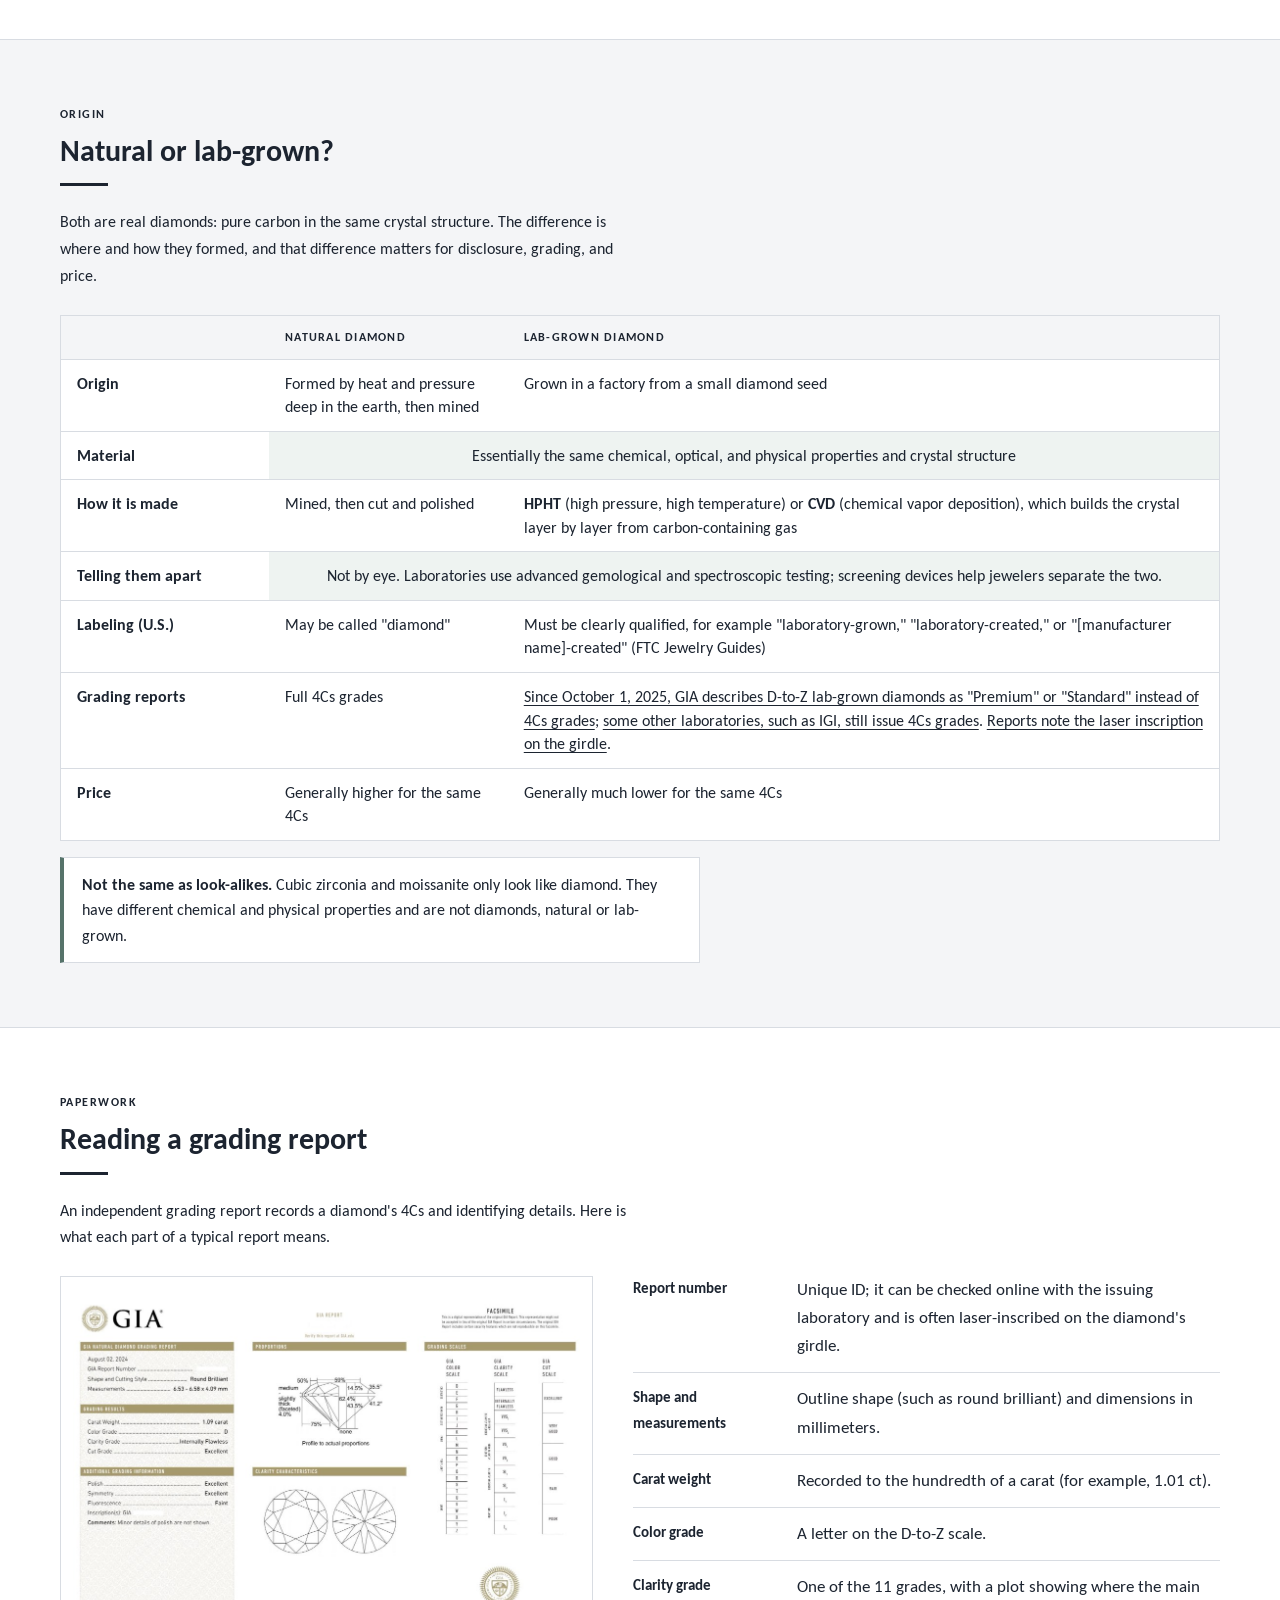
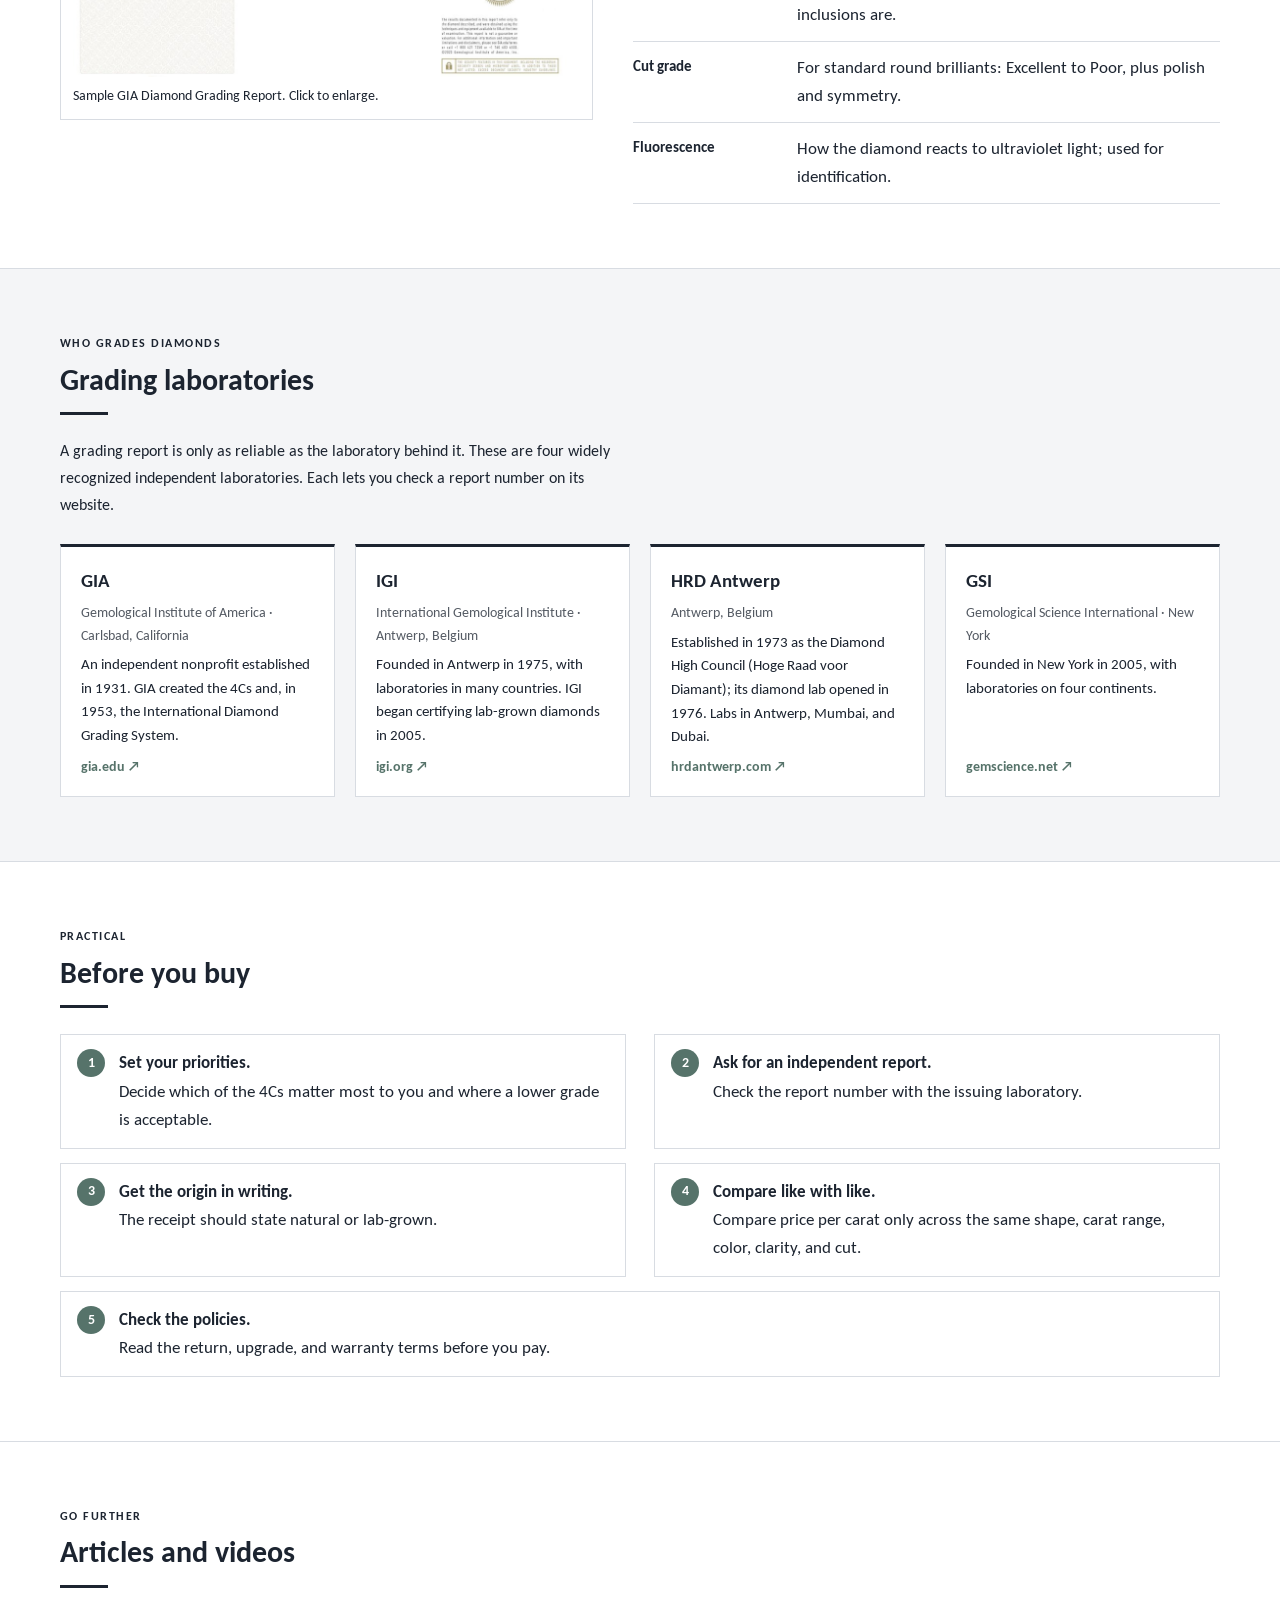
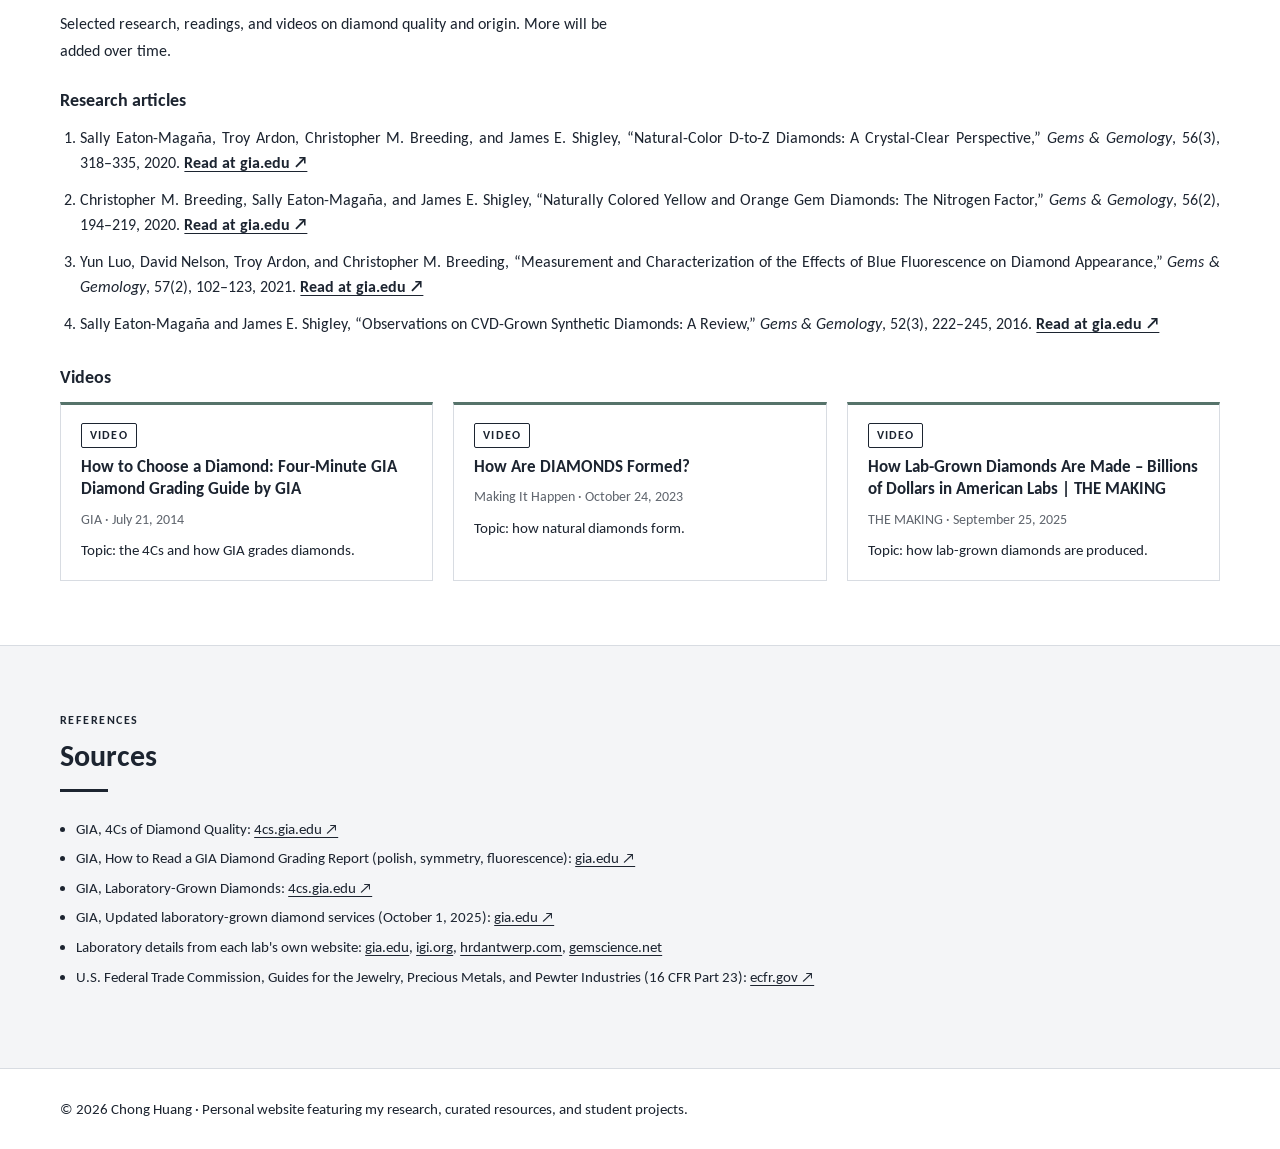
==== commit f477c518: "Diamond Basics: source links for grading-report row, justified research list, no empty video thumbna" ====
--- a/diamond-basics.html
+++ b/diamond-basics.html
@@ -11,12 +11,14 @@
 <script data-goatcounter="https://biz-datalab.goatcounter.com/count" async src="//gc.zgo.at/count.js"></script>
 <style>
 /* Diamond Basics page (static education page; not rebuilt by build.py) */
-.db-head{max-width:76ch}
+.db-hero{display:grid;grid-template-columns:minmax(0,1fr) 300px;gap:56px;align-items:end}
 .db-head h1{font-size:clamp(2rem,4.2vw,2.6rem);margin-top:12px;padding-bottom:12px;border-bottom:3px solid var(--ink)}
-.db-head .sum{font-size:1.08rem;line-height:1.75;margin-top:16px}
-.toc{display:flex;flex-wrap:wrap;gap:8px;margin-top:22px}
-.toc a{font-size:.9rem;font-weight:700;text-decoration:none;border:1px solid var(--ink);border-radius:3px;padding:5px 12px}
-.toc a:hover{background:var(--ink);color:var(--bg)}
+.db-head .sum{font-size:1.08rem;line-height:1.75;margin-top:16px;text-align:justify;hyphens:auto}
+.toc{background:var(--bg);border:1px solid var(--line);border-left:3px solid #56736a;padding:18px 22px}
+.toc .label{display:block;color:#56736a;margin-bottom:8px}
+.toc ol{margin:0;padding-left:1.3em;display:flex;flex-direction:column;gap:4px;font-size:.95rem}
+.toc a{font-weight:700;text-decoration:none}
+.toc a:hover{text-decoration:underline}
 .sec-head{margin-bottom:26px}
 .sec-head p{max-width:72ch;margin-top:14px}
 .cs{display:grid;grid-template-columns:repeat(2,minmax(0,1fr));gap:20px}
@@ -85,10 +87,10 @@
 .labs u{margin-top:auto;font-weight:700;font-size:.9rem;text-decoration:none;color:#56736a}
 .labs a:hover u{text-decoration:underline}
 .sub{font-size:1.1rem;margin:4px 0 14px}
-.papers{margin:0 0 30px;padding-left:1.3em;display:flex;flex-direction:column;gap:12px;max-width:95ch;font-size:.98rem;line-height:1.6}
+.papers{margin:0 0 30px;padding-left:1.3em;display:flex;flex-direction:column;gap:12px;font-size:.98rem;line-height:1.6;text-align:justify;hyphens:auto}
 .papers a{font-weight:700;white-space:nowrap}
 .src{font-size:.92rem;line-height:1.6;padding-left:1.1em;display:flex;flex-direction:column;gap:6px}
-@media (max-width:860px){.b3{grid-template-columns:minmax(0,1fr)}.labs{grid-template-columns:minmax(0,1fr)}.res{grid-template-columns:minmax(0,1fr)}.check li:last-child:nth-child(odd){grid-column:auto}.cs,.report,.check,.links3{grid-template-columns:minmax(0,1fr)}.fields li{grid-template-columns:minmax(0,1fr);gap:4px}.cmp tbody th{width:auto}}
+@media (max-width:860px){.db-hero{grid-template-columns:minmax(0,1fr);gap:24px}.b3{grid-template-columns:minmax(0,1fr)}.labs{grid-template-columns:minmax(0,1fr)}.res{grid-template-columns:minmax(0,1fr)}.check li:last-child:nth-child(odd){grid-column:auto}.cs,.report,.check,.links3{grid-template-columns:minmax(0,1fr)}.fields li{grid-template-columns:minmax(0,1fr);gap:4px}.cmp tbody th{width:auto}}
 @media (prefers-color-scheme: dark){:root:not([data-theme="light"]) .cmp td.same{background:var(--chip)}}
 :root[data-theme="dark"] .cmp td.same{background:var(--chip)}
 .report figure a{display:block}
@@ -109,12 +111,14 @@
 
 <section class="band tint"><div class="wrap">
   <a class="back" href="index.html#market-watch">← Diamond Market Watch</a>
-  <div class="db-head">
-    <span class="badge solid capstone">Diamond education</span>
-    <h1>Diamond Basics</h1>
-    <p class="sum">An education page for anyone learning about diamonds or buying one. Start with the 4Cs, the shared language used to describe diamond quality, then see how natural and lab-grown diamonds differ, how to read a grading report, and where to learn more through selected articles and videos.</p>
-  </div>
-  <div class="toc"><a href="#cs">The 4Cs</a><a href="#nl">Natural or lab-grown</a><a href="#report">Grading reports</a><a href="#labs">Grading labs</a><a href="#buy">Before you buy</a><a href="#more">Articles and videos</a><a href="#src">Sources</a></div>
+  <div class="db-hero">
+    <div class="db-head">
+      <span class="badge solid capstone">Diamond education</span>
+      <h1>Diamond Basics</h1>
+      <p class="sum">An education page for anyone learning about diamonds or buying one. It was built mainly for my business students: diamonds are the setting for projects, data analysis, and assignments in several of my courses, and this page helps students build the domain knowledge that work requires. Start with the 4Cs, the shared language used to describe diamond quality, then see how natural and lab-grown diamonds differ, how to read a grading report, and where to learn more through selected articles and videos.</p>
+    </div>
+    <aside class="toc"><span class="label">On this page</span><ol><li><a href="#cs">The 4Cs</a></li><li><a href="#nl">Natural or lab-grown?</a></li><li><a href="#report">Reading a grading report</a></li><li><a href="#labs">Grading laboratories</a></li><li><a href="#buy">Before you buy</a></li><li><a href="#more">Articles and videos</a></li><li><a href="#src">Sources</a></li></ol></aside>
+  </div>
 </div></section>
 
 <section class="band" id="cs"><div class="wrap">
@@ -175,7 +179,7 @@
       <tr><th scope="row">How it is made</th><td>Mined, then cut and polished</td><td><b>HPHT</b> (high pressure, high temperature) or <b>CVD</b> (chemical vapor deposition), which builds the crystal layer by layer from carbon-containing gas</td></tr>
       <tr><th scope="row">Telling them apart</th><td colspan="2" class="same">Not by eye. Laboratories use advanced gemological and spectroscopic testing; screening devices help jewelers separate the two.</td></tr>
       <tr><th scope="row">Labeling (U.S.)</th><td>May be called "diamond"</td><td>Must be clearly qualified, for example "laboratory-grown," "laboratory-created," or "[manufacturer name]-created" (FTC Jewelry Guides)</td></tr>
-      <tr><th scope="row">Grading reports</th><td>Full 4Cs grades</td><td>Since October 1, 2025, GIA describes D-to-Z lab-grown diamonds as "Premium" or "Standard" instead of 4Cs grades; some other laboratories still issue 4Cs grades. Reports note the laser inscription on the girdle.</td></tr>
+      <tr><th scope="row">Grading reports</th><td>Full 4Cs grades</td><td><a href="https://www.gia.edu/gia-news-press/updated-laboratory-grown-diamond-services-to-launch-october-1" target="_blank" rel="noopener">Since October 1, 2025, GIA describes D-to-Z lab-grown diamonds as "Premium" or "Standard" instead of 4Cs grades</a>; <a href="https://www.igi.org/reports/lab-grown-diamond-report/" target="_blank" rel="noopener">some other laboratories, such as IGI, still issue 4Cs grades</a>. <a href="https://4cs.gia.edu/en-us/laboratory-grown-diamond/" target="_blank" rel="noopener">Reports note the laser inscription on the girdle</a>.</td></tr>
       <tr><th scope="row">Price</th><td>Generally higher for the same 4Cs</td><td>Generally much lower for the same 4Cs</td></tr>
     </tbody>
   </table>
@@ -233,9 +237,9 @@
   </ol>
   <h3 class="sub">Videos</h3>
   <div class="res">
-    <a href="https://www.youtube.com/watch?v=tXdPlZPI9qM" target="_blank" rel="noopener"><span class="thumbph">▶ YouTube</span><span class="badge">Video</span><b>How to Choose a Diamond: Four-Minute GIA Diamond Grading Guide by GIA</b><span class="src2">GIA · July 21, 2014</span><span class="cm">Topic: the 4Cs and how GIA grades diamonds.</span></a>
-    <a href="https://www.youtube.com/watch?v=1hvjuOKKX_I" target="_blank" rel="noopener"><span class="thumbph">▶ YouTube</span><span class="badge">Video</span><b>How Are DIAMONDS Formed?</b><span class="src2">Making It Happen · October 24, 2023</span><span class="cm">Topic: how natural diamonds form.</span></a>
-    <a href="https://www.youtube.com/watch?v=D9pVtHDxeFU" target="_blank" rel="noopener"><span class="thumbph">▶ YouTube</span><span class="badge">Video</span><b>How Lab-Grown Diamonds Are Made – Billions of Dollars in American Labs | THE MAKING</b><span class="src2">THE MAKING · September 25, 2025</span><span class="cm">Topic: how lab-grown diamonds are produced.</span></a>
+    <a href="https://www.youtube.com/watch?v=tXdPlZPI9qM" target="_blank" rel="noopener"><span class="badge">Video</span><b>How to Choose a Diamond: Four-Minute GIA Diamond Grading Guide by GIA</b><span class="src2">GIA · July 21, 2014</span><span class="cm">Topic: the 4Cs and how GIA grades diamonds.</span></a>
+    <a href="https://www.youtube.com/watch?v=1hvjuOKKX_I" target="_blank" rel="noopener"><span class="badge">Video</span><b>How Are DIAMONDS Formed?</b><span class="src2">Making It Happen · October 24, 2023</span><span class="cm">Topic: how natural diamonds form.</span></a>
+    <a href="https://www.youtube.com/watch?v=D9pVtHDxeFU" target="_blank" rel="noopener"><span class="badge">Video</span><b>How Lab-Grown Diamonds Are Made – Billions of Dollars in American Labs | THE MAKING</b><span class="src2">THE MAKING · September 25, 2025</span><span class="cm">Topic: how lab-grown diamonds are produced.</span></a>
   </div>
   
 </div></section>
